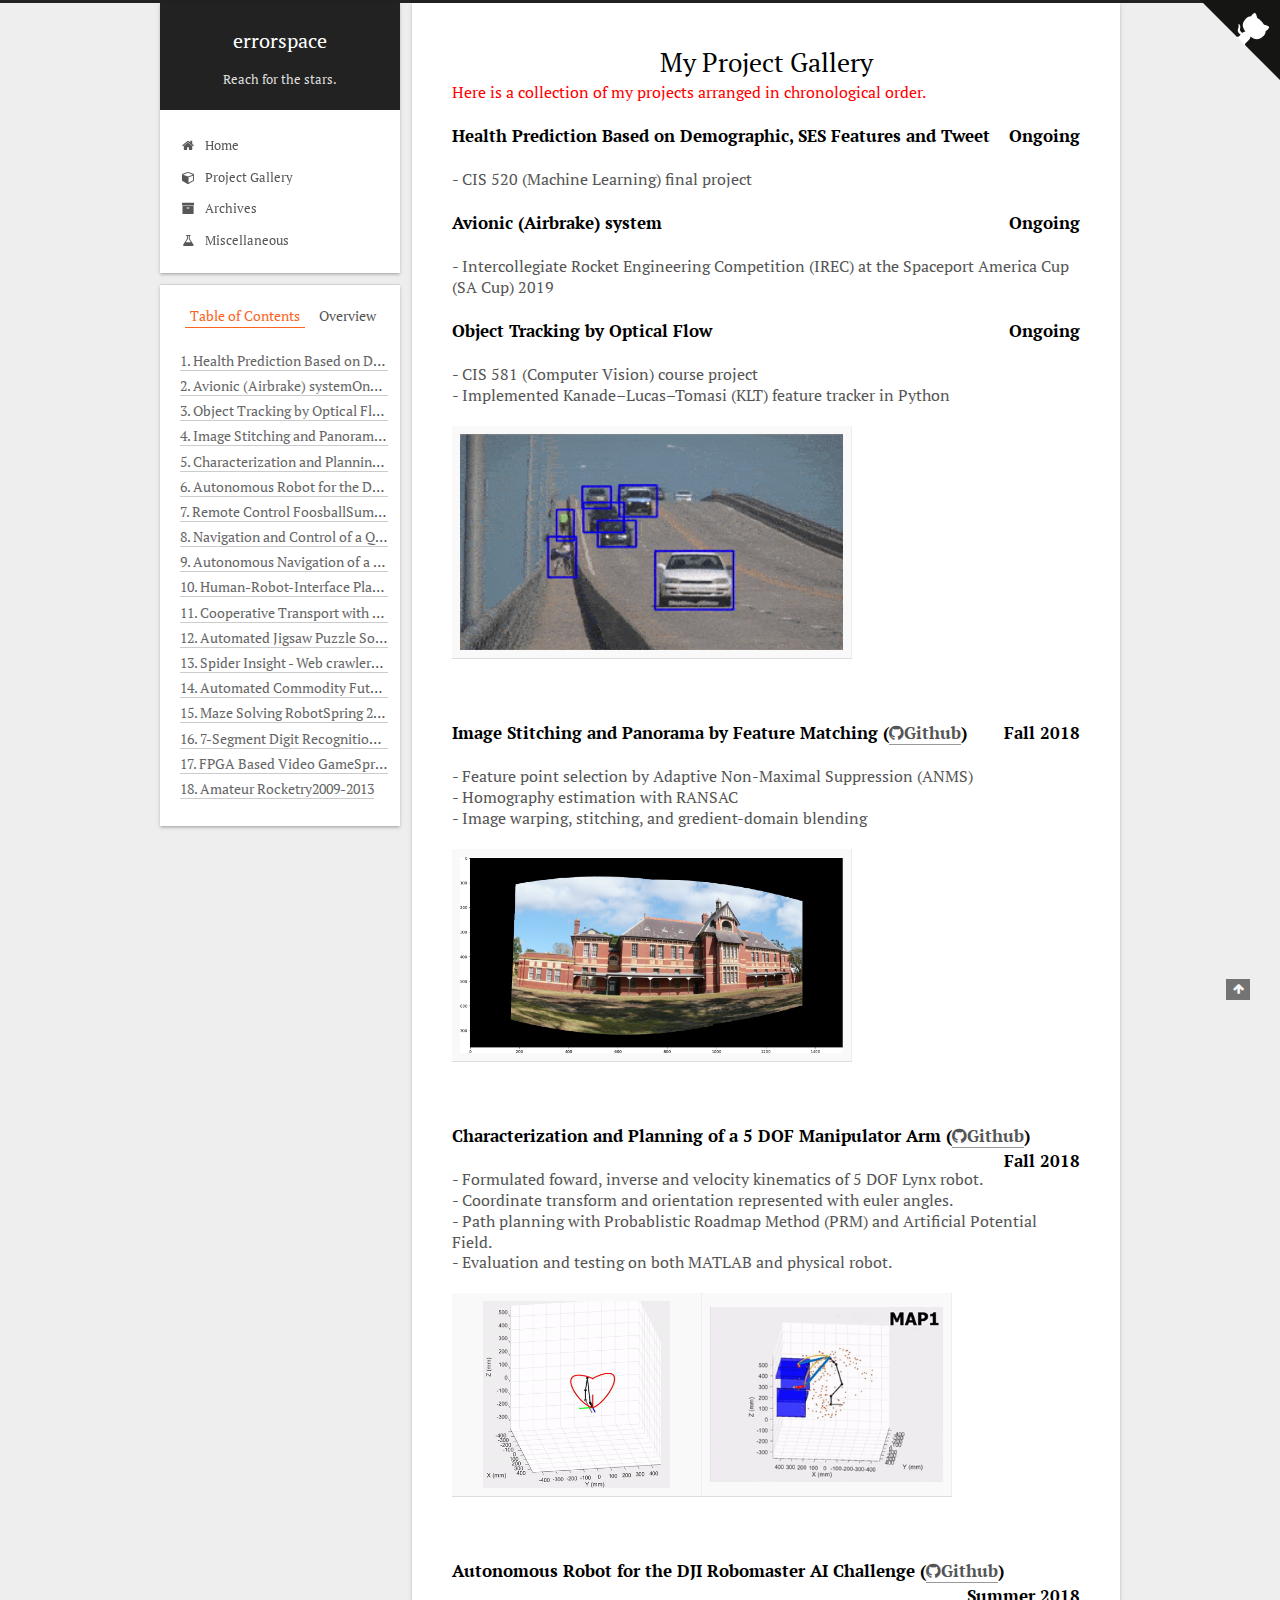
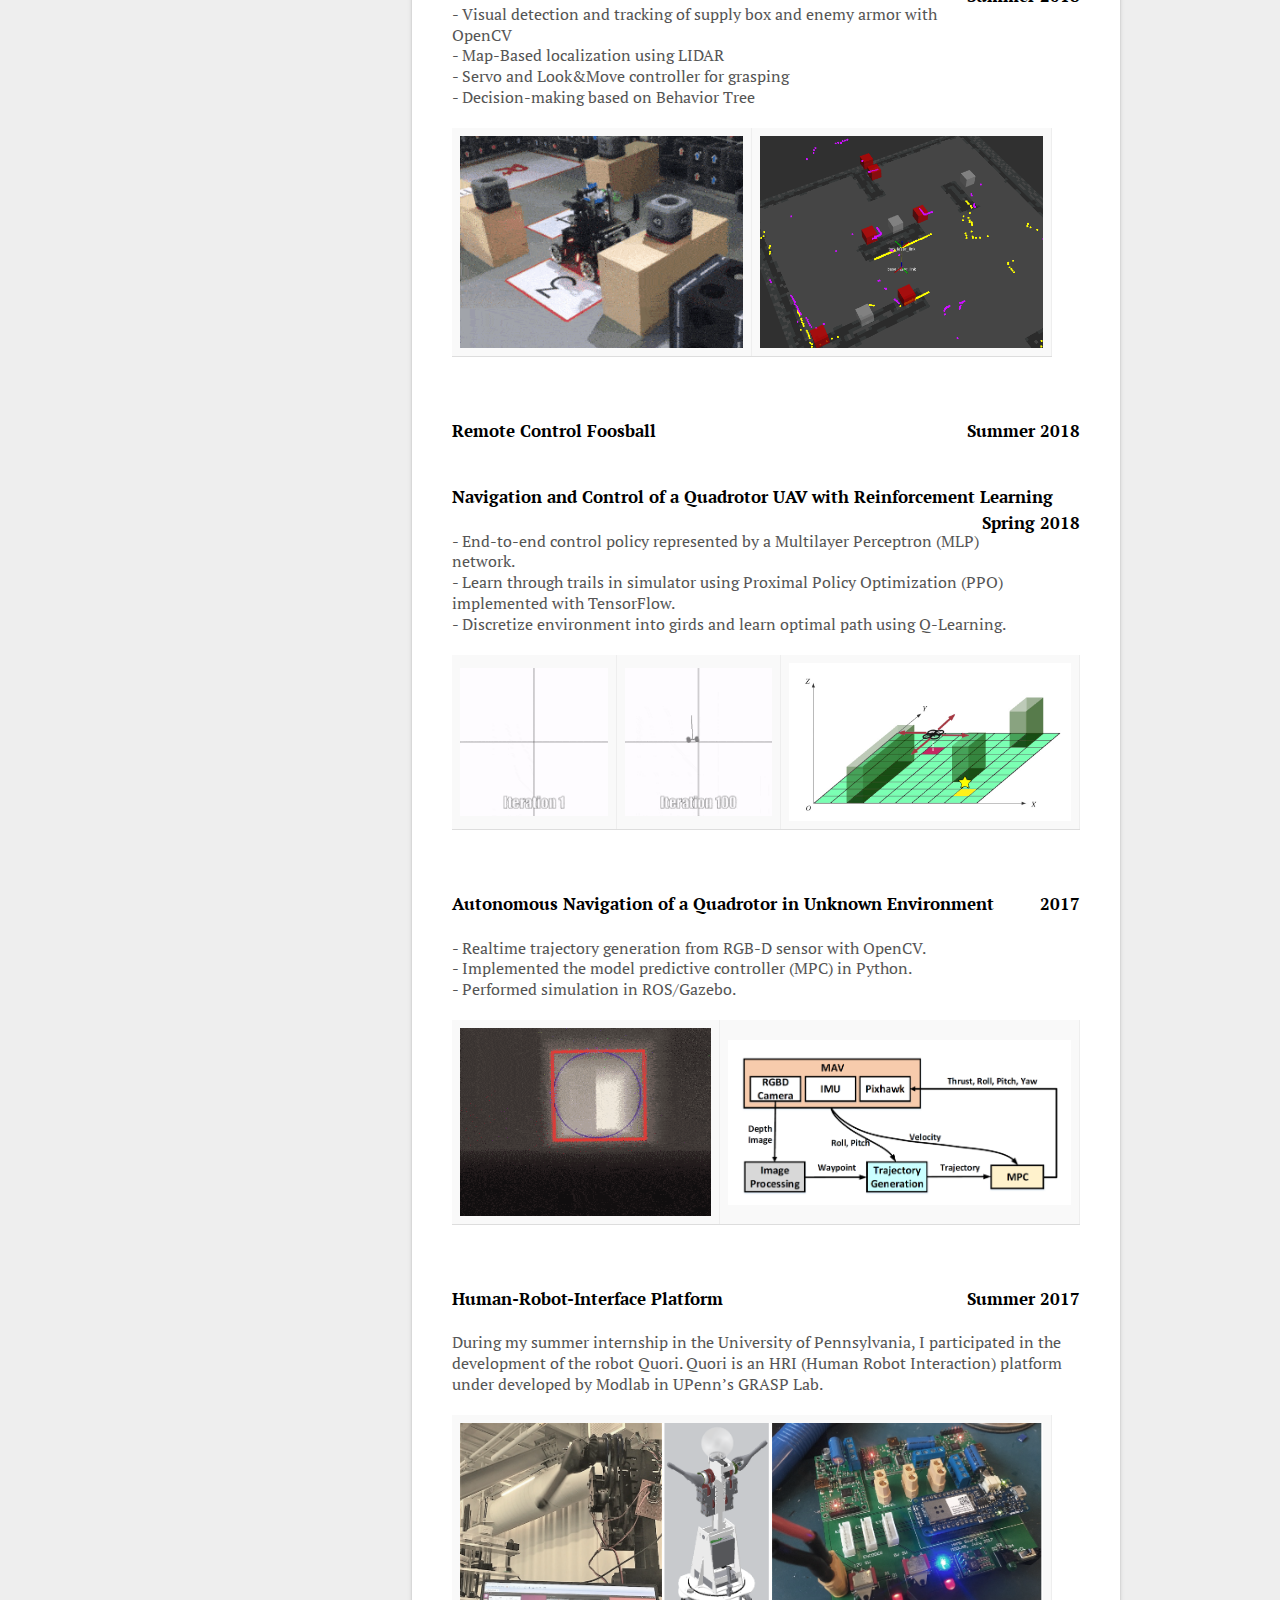
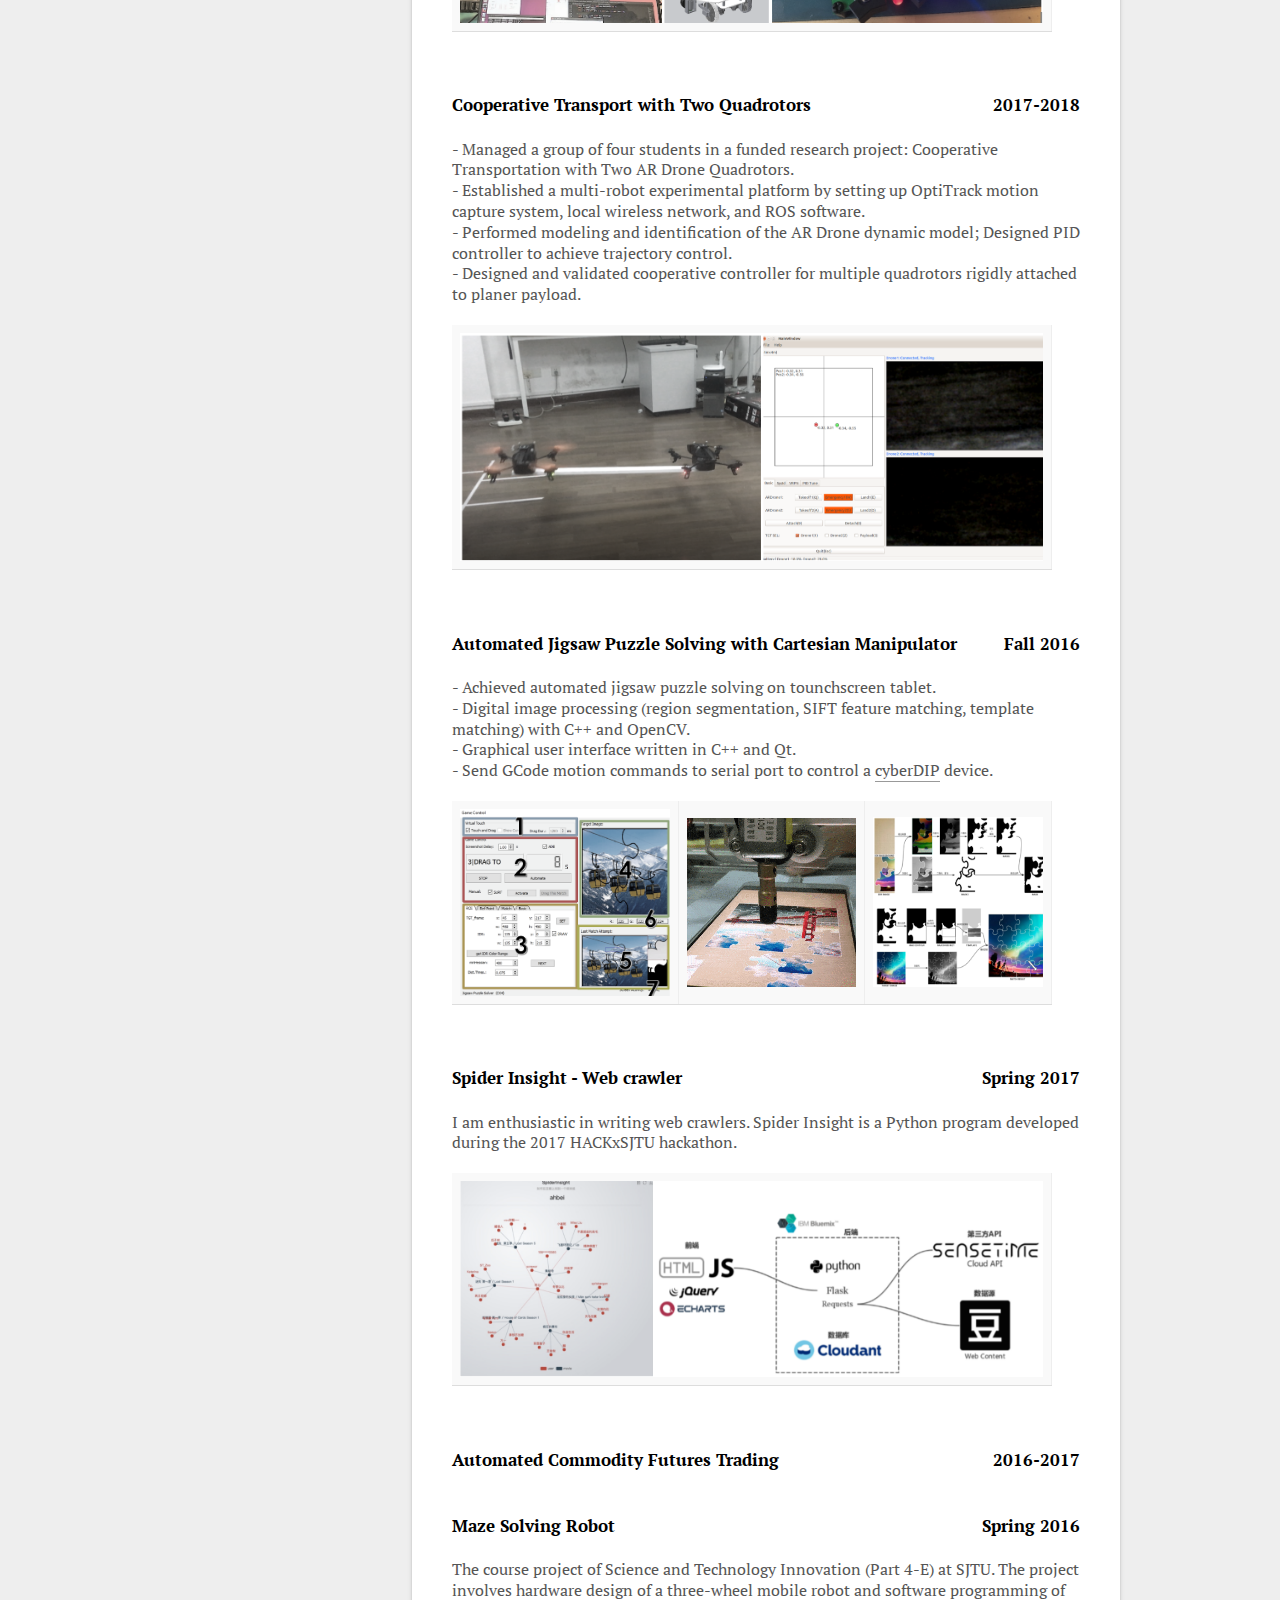
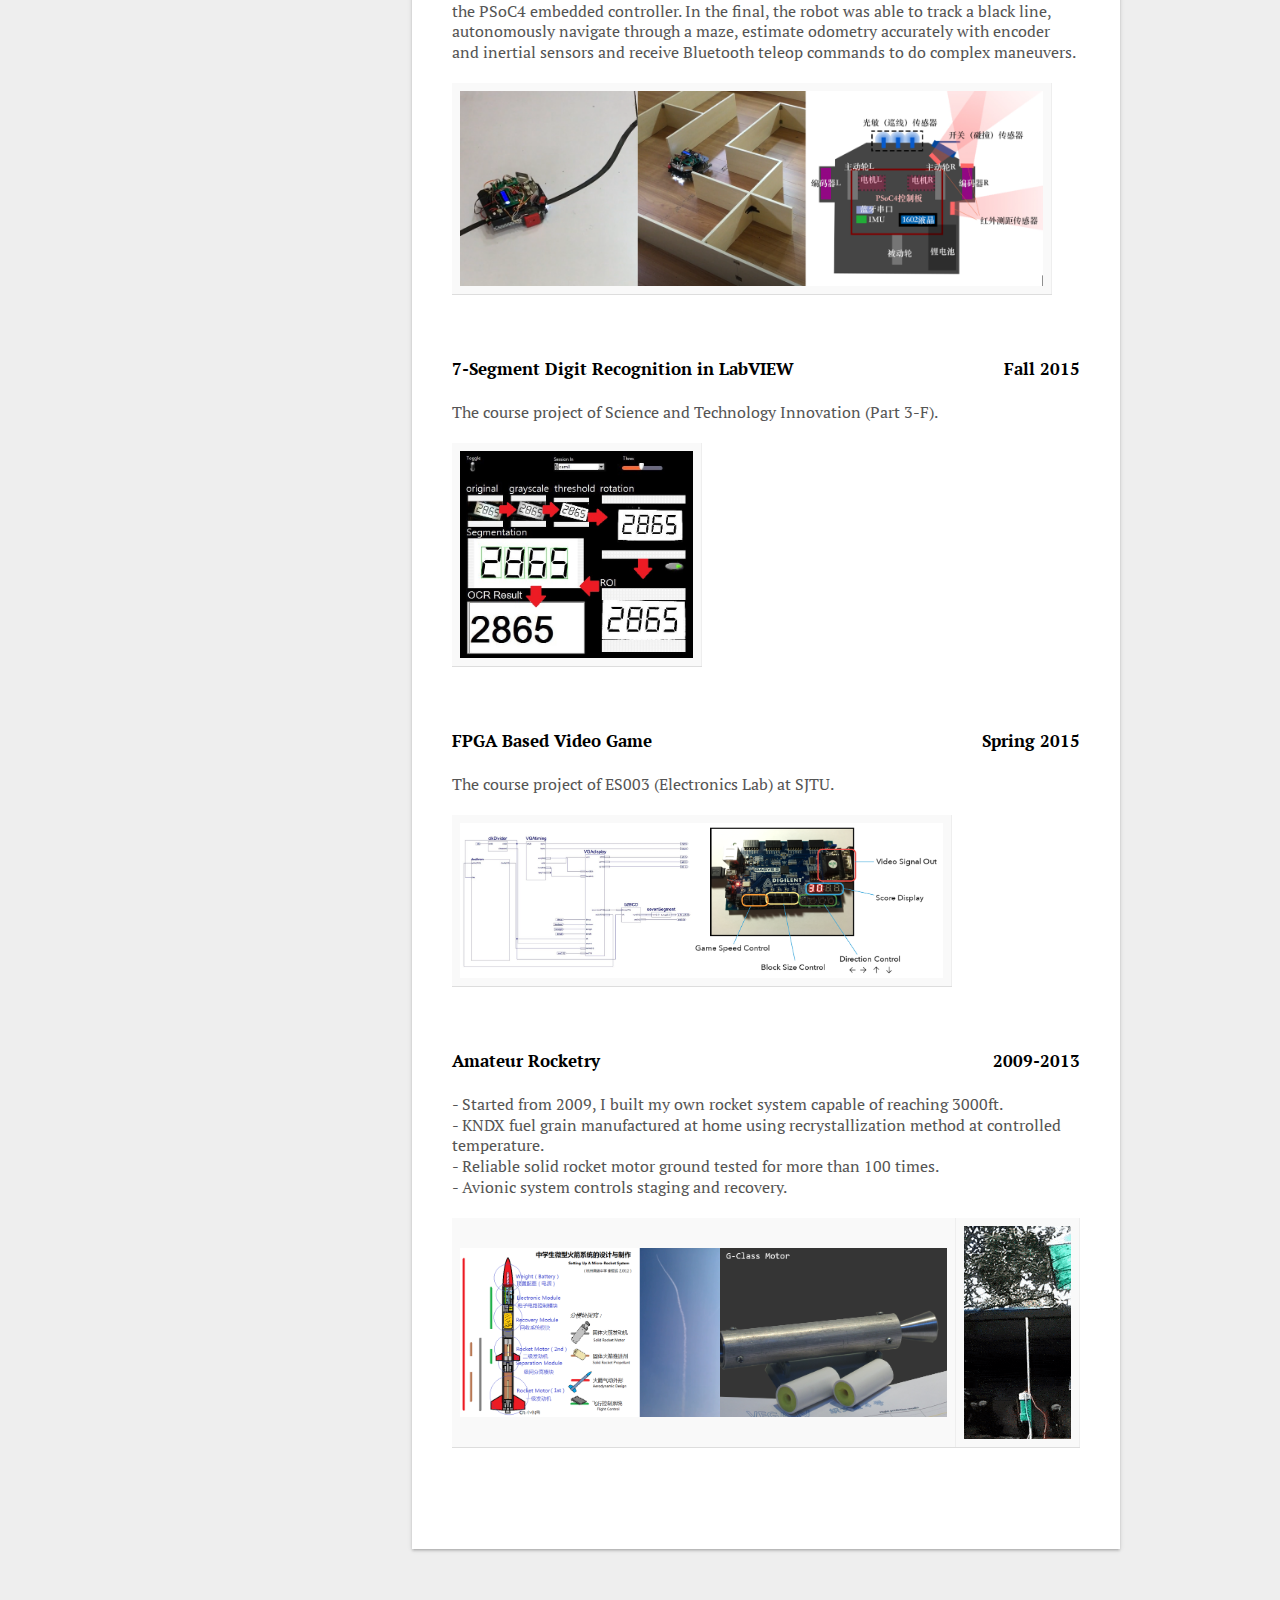
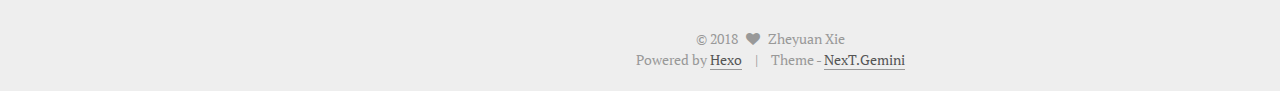
==== projects/index.html @ 7037372c "Site updated: 2018-11-13 03:25:23" ====
<!DOCTYPE html>



  


<html class="theme-next gemini use-motion" lang="en">
<head>
  <!-- hexo-inject:begin --><!-- hexo-inject:end --><meta charset="UTF-8"/>
<meta http-equiv="X-UA-Compatible" content="IE=edge" />
<meta name="viewport" content="width=device-width, initial-scale=1, maximum-scale=1"/>
<meta name="theme-color" content="#222">









<meta http-equiv="Cache-Control" content="no-transform" />
<meta http-equiv="Cache-Control" content="no-siteapp" />















  
  
  <link href="/lib/fancybox/source/jquery.fancybox.css?v=2.1.5" rel="stylesheet" type="text/css" />




  
  
  
  

  
    
    
  

  

  

  

  

  
    
    
    <link href="//fonts.googleapis.com/css?family=PT Serif:300,300italic,400,400italic,700,700italic&subset=latin,latin-ext" rel="stylesheet" type="text/css">
  






<link href="/lib/font-awesome/css/font-awesome.min.css?v=4.6.2" rel="stylesheet" type="text/css" />

<link href="/css/main.css?v=5.1.2" rel="stylesheet" type="text/css" />


  <meta name="keywords" content="Hexo, NexT" />








  <link rel="shortcut icon" type="image/x-icon" href="/favicon.ico?v=5.1.2" />






<meta name="description" content="h1 { /* Header 1 */   font-size: 17px;   color: Black; } body{ /* Normal  */       font-size: 16px;       line-height: 1.3em;       /* font-family:Georgia; */   }   Here is a collection of my project">
<meta property="og:type" content="website">
<meta property="og:title" content="My Project Gallery">
<meta property="og:url" content="http://errorspace.cn/projects/index.html">
<meta property="og:site_name" content="errorspace">
<meta property="og:description" content="h1 { /* Header 1 */   font-size: 17px;   color: Black; } body{ /* Normal  */       font-size: 16px;       line-height: 1.3em;       /* font-family:Georgia; */   }   Here is a collection of my project">
<meta property="og:image" content="http://errorspace.cn/projects/klttrack.gif">
<meta property="og:image" content="http://errorspace.cn/projects/panorama.png">
<meta property="og:image" content="http://errorspace.cn/projects/lynx.gif">
<meta property="og:image" content="http://errorspace.cn/projects/lynxprm.gif">
<meta property="og:image" content="http://errorspace.cn/projects/nav.gif">
<meta property="og:image" content="http://errorspace.cn/projects/lidarvis.png">
<meta property="og:image" content="http://errorspace.cn/projects/rliter1.gif">
<meta property="og:image" content="http://errorspace.cn/projects/rliter100.gif">
<meta property="og:image" content="http://errorspace.cn/projects/rlnav.jpg">
<meta property="og:image" content="http://errorspace.cn/projects/navcorridor.gif">
<meta property="og:image" content="http://errorspace.cn/projects/navrgbd.png">
<meta property="og:image" content="http://errorspace.cn/projects/project03.png">
<meta property="og:image" content="http://errorspace.cn/projects/project01.png">
<meta property="og:image" content="http://errorspace.cn/projects/jigsawui.png">
<meta property="og:image" content="http://errorspace.cn/projects/jigsawsolver.gif">
<meta property="og:image" content="http://errorspace.cn/projects/jigsawprocess.png">
<meta property="og:image" content="http://errorspace.cn/projects/project05.png">
<meta property="og:image" content="http://errorspace.cn/projects/project06.png">
<meta property="og:image" content="http://errorspace.cn/projects/3f.jpg">
<meta property="og:image" content="http://errorspace.cn/projects/project08.png">
<meta property="og:image" content="http://errorspace.cn/projects/project07.png">
<meta property="og:image" content="http://errorspace.cn/projects/motortest.gif">
<meta property="og:updated_time" content="2018-11-13T08:20:22.275Z">
<meta name="twitter:card" content="summary">
<meta name="twitter:title" content="My Project Gallery">
<meta name="twitter:description" content="h1 { /* Header 1 */   font-size: 17px;   color: Black; } body{ /* Normal  */       font-size: 16px;       line-height: 1.3em;       /* font-family:Georgia; */   }   Here is a collection of my project">
<meta name="twitter:image" content="http://errorspace.cn/projects/klttrack.gif">



<script type="text/javascript" id="hexo.configurations">
  var NexT = window.NexT || {};
  var CONFIG = {
    root: '/',
    scheme: 'Gemini',
    sidebar: {"position":"left","display":"post","offset":12,"offset_float":12,"b2t":false,"scrollpercent":false,"onmobile":false},
    fancybox: true,
    tabs: true,
    motion: true,
    duoshuo: {
      userId: '0',
      author: 'Author'
    },
    algolia: {
      applicationID: '',
      apiKey: '',
      indexName: '',
      hits: {"per_page":10},
      labels: {"input_placeholder":"Search for Posts","hits_empty":"We didn't find any results for the search: ${query}","hits_stats":"${hits} results found in ${time} ms"}
    }
  };
</script>



  <link rel="canonical" href="http://errorspace.cn/projects/"/>





  <title>My Project Gallery | errorspace</title><!-- hexo-inject:begin --><!-- hexo-inject:end -->
  














</head>

<body itemscope itemtype="http://schema.org/WebPage" lang="en">

  
  
    
  

  <!-- hexo-inject:begin --><!-- hexo-inject:end --><div class="container sidebar-position-left page-post-detail ">
    <div class="headband"></div>
    <a href="https://github.com/ZheyuanXie" class="github-corner" aria-label="View source on GitHub"><svg width="80" height="80" viewBox="0 0 250 250" style="fill:#151513; color:#fff; position: absolute; top: 0; border: 0; right: 0;" aria-hidden="true"><path d="M0,0 L115,115 L130,115 L142,142 L250,250 L250,0 Z"></path><path d="M128.3,109.0 C113.8,99.7 119.0,89.6 119.0,89.6 C122.0,82.7 120.5,78.6 120.5,78.6 C119.2,72.0 123.4,76.3 123.4,76.3 C127.3,80.9 125.5,87.3 125.5,87.3 C122.9,97.6 130.6,101.9 134.4,103.2" fill="currentColor" style="transform-origin: 130px 106px;" class="octo-arm"></path><path d="M115.0,115.0 C114.9,115.1 118.7,116.5 119.8,115.4 L133.7,101.6 C136.9,99.2 139.9,98.4 142.2,98.6 C133.8,88.0 127.5,74.4 143.8,58.0 C148.5,53.4 154.0,51.2 159.7,51.0 C160.3,49.4 163.2,43.6 171.4,40.1 C171.4,40.1 176.1,42.5 178.8,56.2 C183.1,58.6 187.2,61.8 190.9,65.4 C194.5,69.0 197.7,73.2 200.1,77.6 C213.8,80.2 216.3,84.9 216.3,84.9 C212.7,93.1 206.9,96.0 205.4,96.6 C205.1,102.4 203.0,107.8 198.3,112.5 C181.9,128.9 168.3,122.5 157.7,114.1 C157.9,116.9 156.7,120.9 152.7,124.9 L141.0,136.5 C139.8,137.7 141.6,141.9 141.8,141.8 Z" fill="currentColor" class="octo-body"></path></svg></a><style>.github-corner:hover .octo-arm{animation:octocat-wave 560ms ease-in-out}@keyframes octocat-wave{0%,100%{transform:rotate(0)}20%,60%{transform:rotate(-25deg)}40%,80%{transform:rotate(10deg)}}@media (max-width:500px){.github-corner:hover .octo-arm{animation:none}.github-corner .octo-arm{animation:octocat-wave 560ms ease-in-out}}</style>
    <header id="header" class="header" itemscope itemtype="http://schema.org/WPHeader">
      <div class="header-inner"><div class="site-brand-wrapper">
  <div class="site-meta ">
    

    <div class="custom-logo-site-title">
      <a href="/"  class="brand" rel="start">
        <span class="logo-line-before"><i></i></span>
        <span class="site-title">errorspace</span>
        <span class="logo-line-after"><i></i></span>
      </a>
    </div>
      
        <p class="site-subtitle">Reach for the stars.</p>
      
  </div>

  <div class="site-nav-toggle">
    <button>
      <span class="btn-bar"></span>
      <span class="btn-bar"></span>
      <span class="btn-bar"></span>
    </button>
  </div>
</div>

<nav class="site-nav">
  

  
    <ul id="menu" class="menu">
      
        
        <li class="menu-item menu-item-home">
          <a href="/" rel="section">
            
              <i class="menu-item-icon fa fa-fw fa-home"></i> <br />
            
            Home
          </a>
        </li>
      
        
        <li class="menu-item menu-item-projects">
          <a href="/projects/" rel="section">
            
              <i class="menu-item-icon fa fa-fw fa-cube"></i> <br />
            
            Project Gallery
          </a>
        </li>
      
        
        <li class="menu-item menu-item-archives">
          <a href="/archives/" rel="section">
            
              <i class="menu-item-icon fa fa-fw fa-archive"></i> <br />
            
            Archives
          </a>
        </li>
      
        
        <li class="menu-item menu-item-misc">
          <a href="/misc/" rel="section">
            
              <i class="menu-item-icon fa fa-fw fa-flask"></i> <br />
            
            Miscellaneous
          </a>
        </li>
      

      
    </ul>
  

  
</nav>



 </div>
    </header>

    <main id="main" class="main">
      <div class="main-inner">
        <div class="content-wrap">
          <div id="content" class="content">
            

  <div id="posts" class="posts-expand">
    
    
    
    <div class="post-block page">
      <header class="post-header">

	<h1 class="post-title" itemprop="name headline">My Project Gallery</h1>



</header>

      
      
      
      <div class="post-body">
        
        
          <style type="text/css">
h1 { /* Header 1 */
  font-size: 17px;
  color: Black;
}
body{ /* Normal  */
      font-size: 16px;
      line-height: 1.3em;
      /* font-family:Georgia; */
  }
</style>

<p><span style="color:red">Here is a collection of my projects arranged in chronological order.</span></p>

<p style="text-align:left;"></p><h1>Health Prediction Based on Demographic, SES Features and Tweet <span style="float:right;">Ongoing</span></h1><br> - CIS 520 (Machine Learning) final project<br><p></p>


<p style="text-align:left;"></p><h1>Avionic (Airbrake) system<span style="float:right;">Ongoing</span></h1><br> - Intercollegiate Rocket Engineering Competition (IREC) at the Spaceport America Cup (SA Cup) 2019<br><p></p>


<p style="text-align:left;"></p><h1>Object Tracking by Optical Flow<span style="float:right;">Ongoing</span></h1><br> - CIS 581 (Computer Vision) course project<br> - Implemented Kanade–Lucas–Tomasi (KLT) feature tracker in Python<br><table style="width:100%; max-width:400px;border:0px"><tr><td><img style="width:100%" src="/projects/klttrack.gif"></td></tr></table><br><p></p>


<p style="text-align:left;"></p><h1>Image Stitching and Panorama by Feature Matching (<a href="https://github.com/ZheyuanXie/ImageStitching" role="button" target="_blank" rel="external"><i class="fa fa-github"></i>Github</a>) <span style="float:right;">Fall 2018</span></h1><br> - Feature point selection by Adaptive Non-Maximal Suppression (ANMS)<br> - Homography estimation with RANSAC<br> - Image warping, stitching, and gredient-domain blending<br><table style="width:100%; max-width:400px;border:0px"><tr><td><img style="width:100%" src="/projects/panorama.png"></td></tr></table><br><p></p>


<p style="text-align:left;"></p><h1>Characterization and Planning of a 5 DOF Manipulator Arm (<a href="https://github.com/ZheyuanXie/https://github.com/ZheyuanXie/MEAM520-IntroToRobotics" role="button" target="_blank" rel="external"><i class="fa fa-github"></i>Github</a>) <span style="float:right;">Fall 2018</span></h1><br> - Formulated foward, inverse and velocity kinematics of 5 DOF Lynx robot.<br> - Coordinate transform and orientation represented with euler angles.<br> - Path planning with Probablistic Roadmap Method (PRM) and Artificial Potential Field.<br> - Evaluation and testing on both MATLAB and physical robot.<br><table style="width:100%; max-width:500px;border:0px"><tr><td><img style="width:80%" src="/projects/lynx.gif"></td><td><img style="width:100%" src="/projects/lynxprm.gif"></td></tr></table><br><p></p>


<p style="text-align:left;"></p><h1>Autonomous Robot for the DJI Robomaster AI Challenge (<a href="https://github.com/ZheyuanXie/RoboRTS-2018RMSC" role="button" target="_blank" rel="external"><i class="fa fa-github"></i>Github</a>)<span style="float:right;">Summer 2018</span></h1><br> - Visual detection and tracking of supply box and enemy armor with OpenCV<br> - Map-Based localization using LIDAR<br> - Servo and Look&amp;Move controller for grasping<br> - Decision-making based on Behavior Tree<br><table style="width:100%; max-width:600px;border:0px"><tr><td><img style="width:100%" src="/projects/nav.gif"></td><td><img style="width:100%" src="/projects/lidarvis.png"></td></tr></table><br><p></p>


<p style="text-align:left;"></p><h1>Remote Control Foosball<span style="float:right;">Summer 2018</span></h1><br><p></p>


<p style="text-align:left;"></p><h1>Navigation and Control of a Quadrotor UAV with Reinforcement Learning<span style="float:right;">Spring 2018</span></h1><br> - End-to-end control policy represented by a Multilayer Perceptron (MLP) network.<br> - Learn through trails in simulator using Proximal Policy Optimization (PPO) implemented with TensorFlow.<br> - Discretize environment into girds and learn optimal path using Q-Learning.<br><table style="width:100%; max-width:650px;border:0px"><tr><td><img src="/projects/rliter1.gif" alt="project 01" style="width:100%"></td><td><img src="/projects/rliter100.gif" alt="project 01" style="width:100%"></td><td style="width:45%"><img style="width:100%" src="/projects/rlnav.jpg"></td></tr></table><br><p></p>


<p style="text-align:left;"></p><h1>Autonomous Navigation of a Quadrotor in Unknown Environment<span style="float:right;">2017</span></h1><br> - Realtime trajectory generation from RGB-D sensor with OpenCV.<br> - Implemented the model predictive controller (MPC) in Python.<br> - Performed simulation in ROS/Gazebo.<br><table style="width:100%; max-width:650px;border:0px"><tr><td style="width:40%"><img src="/projects/navcorridor.gif" alt="project 02" style="width:100%"></td><td><img src="/projects/navrgbd.png" alt="project 02" style="width:100%"></td></tr></table><br><p></p>


<p style="text-align:left;"></p><h1>Human-Robot-Interface Platform<span style="float:right;">Summer 2017</span></h1><br>During my summer internship in the University of Pennsylvania, I participated in the development of the robot Quori. Quori is an HRI (Human Robot Interaction) platform under developed by Modlab in UPenn’s GRASP Lab.<br><table style="width:100%; max-width:600px;border:0px"><tr><td><img src="/projects/project03.png" alt="project 03" style="width:100%"></td></tr></table><br><p></p>


<p style="text-align:left;"></p><h1>Cooperative Transport with Two Quadrotors<span style="float:right;">2017-2018</span></h1><br> - Managed a group of four students in a funded research project: Cooperative Transportation with Two AR Drone Quadrotors.<br> - Established a multi-robot experimental platform by setting up OptiTrack motion capture system, local wireless network, and ROS software.<br> - Performed modeling and identification of the AR Drone dynamic model; Designed PID controller to achieve trajectory control.<br> - Designed and validated cooperative controller for multiple quadrotors rigidly attached to planer payload.<br><table style="width:100%; max-width:600px;border:0px"><tr><td><img src="/projects/project01.png" alt="project 01" style="width:100%"></td></tr></table><br><p></p>


<p style="text-align:left;"></p><h1>Automated Jigsaw Puzzle Solving with Cartesian Manipulator<span style="float:right;">Fall 2016</span></h1><br> - Achieved automated jigsaw puzzle solving on tounchscreen tablet.<br> - Digital image processing (region segmentation, SIFT feature matching, template matching) with C++ and OpenCV.<br> - Graphical user interface written in C++ and Qt.<br> - Send GCode motion commands to serial port to control a <a href="https://github.com/LostXine/qtCyberDIP" target="_blank" rel="external">cyberDIP</a> device.<br><table style="width:100%; max-width:600px;border:0px"><tr><td style="width:35%"><img src="/projects/jigsawui.png" alt="project 04" style="width:100%"></td><td><img src="/projects/jigsawsolver.gif" alt="project 04" style="width:100%"></td><td><img src="/projects/jigsawprocess.png" alt="project 04" style="width:100%"></td></tr></table><br><p></p>


<p style="text-align:left;"></p><h1>Spider Insight - Web crawler<span style="float:right;">Spring 2017</span></h1><br>I am enthusiastic in writing web crawlers. Spider Insight is a Python program developed during the 2017 HACKxSJTU hackathon.<br><table style="width:100%; max-width:600px;border:0px"><tr><td><img src="/projects/project05.png" alt="project 05" style="width:100%"></td></tr></table><br><p></p>


<p style="text-align:left;"></p><h1>Automated Commodity Futures Trading<span style="float:right;">2016-2017</span></h1><br><p></p>


<p style="text-align:left;"></p><h1>Maze Solving Robot<span style="float:right;">Spring 2016</span></h1><br>The course project of Science and Technology Innovation (Part 4-E) at SJTU. The project involves hardware design of a three-wheel mobile robot and software programming of the PSoC4 embedded controller. In the final, the robot was able to track a black line, autonomously navigate through a maze, estimate odometry accurately with encoder and inertial sensors and receive Bluetooth teleop commands to do complex maneuvers.<br><table style="width:100%; max-width:600px;border:0px"><tr><td><img src="/projects/project06.png" alt="project 06" style="width:100%"></td></tr></table><br><p></p>


<p style="text-align:left;"></p><h1>7-Segment Digit Recognition in LabVIEW<span style="float:right;">Fall 2015</span></h1><br> The course project of Science and Technology Innovation (Part 3-F).<br> <table style="width:100%; max-width:250px;border:0px"><tr><td><img src="/projects/3f.jpg" alt="3f" style="width:100%"></td></tr></table><br><p></p>


<p style="text-align:left;"></p><h1>FPGA Based Video Game<span style="float:right;">Spring 2015</span></h1><br> The course project of ES003 (Electronics Lab) at SJTU.<br><table style="width:100%; max-width:500px;border:0px"><tr><td><img src="/projects/project08.png" alt="project 08" style="width:100%"></td></tr></table><br><p></p>


<p style="text-align:left;"></p><h1>Amateur Rocketry<span style="float:right;">2009-2013</span></h1><br>  - Started from 2009, I built my own rocket system capable of reaching 3000ft.<br>  - KNDX fuel grain manufactured at home using recrystallization method at controlled temperature.<br>  - Reliable solid rocket motor ground tested for more than 100 times.<br>  - Avionic system controls staging and recovery.<br><table style="width:100%; max-width:700px;border:0px"><tr><td><img src="/projects/project07.png" alt="project 07" style="width:100%"></td><td style="width:17%"><img src="/projects/motortest.gif" alt="motortest" style="width:100%"></td></tr></table><br><p></p>
        
      </div>
      
      
      
    </div>
    
    
    
  </div>


          </div>
          


          
  <div class="comments" id="comments">
    
  </div>


        </div>
        
          
  
  <div class="sidebar-toggle">
    <div class="sidebar-toggle-line-wrap">
      <span class="sidebar-toggle-line sidebar-toggle-line-first"></span>
      <span class="sidebar-toggle-line sidebar-toggle-line-middle"></span>
      <span class="sidebar-toggle-line sidebar-toggle-line-last"></span>
    </div>
  </div>

  <aside id="sidebar" class="sidebar">
    
    <div class="sidebar-inner">

      

      
        <ul class="sidebar-nav motion-element">
          <li class="sidebar-nav-toc sidebar-nav-active" data-target="post-toc-wrap" >
            Table of Contents
          </li>
          <li class="sidebar-nav-overview" data-target="site-overview">
            Overview
          </li>
        </ul>
      

      <section class="site-overview sidebar-panel">
        <div class="site-author motion-element" itemprop="author" itemscope itemtype="http://schema.org/Person">
          <img class="site-author-image" itemprop="image"
               src="/uploads/prof.jpg"
               alt="Zheyuan Xie" />
          <p class="site-author-name" itemprop="name">Zheyuan Xie</p>
           
              <p class="site-description motion-element" itemprop="description"></p>
          
        </div>
        <nav class="site-state motion-element">

          
            <div class="site-state-item site-state-posts">
              <a href="/archives/">
                <span class="site-state-item-count">1</span>
                <span class="site-state-item-name">posts</span>
              </a>
            </div>
          

          

          

        </nav>

        

        <div class="links-of-author motion-element">
          
            
              <span class="links-of-author-item">
                <a href="https://github.com/zheyuanxie" target="_blank" title="GitHub">
                  
                    <i class="fa fa-fw fa-github"></i>
                  
                    
                </a>
              </span>
            
              <span class="links-of-author-item">
                <a href="https://linkedin.com/in/zheyuan-xie" target="_blank" title="LinkedIn">
                  
                    <i class="fa fa-fw fa-linkedin"></i>
                  
                    
                </a>
              </span>
            
              <span class="links-of-author-item">
                <a href="mailto://zyxie@seas.upenn.edu" target="_blank" title="E-Mail">
                  
                    <i class="fa fa-fw fa-envelope"></i>
                  
                    
                </a>
              </span>
            
          
        </div>

        
        

        
        

        


      </section>

      
      <!--noindex-->
        <section class="post-toc-wrap motion-element sidebar-panel sidebar-panel-active">
          <div class="post-toc">

            
              
            

            
              <div class="post-toc-content"><ol class="nav"><li class="nav-item nav-level-1"><a class="nav-link" href="#undefined"><span class="nav-number">1.</span> <span class="nav-text">Health Prediction Based on Demographic, SES Features and Tweet Ongoing</span></a></li><li class="nav-item nav-level-1"><a class="nav-link" href="#undefined"><span class="nav-number">2.</span> <span class="nav-text">Avionic (Airbrake) systemOngoing</span></a></li><li class="nav-item nav-level-1"><a class="nav-link" href="#undefined"><span class="nav-number">3.</span> <span class="nav-text">Object Tracking by Optical FlowOngoing</span></a></li><li class="nav-item nav-level-1"><a class="nav-link" href="#undefined"><span class="nav-number">4.</span> <span class="nav-text">Image Stitching and Panorama by Feature Matching (Github) Fall 2018</span></a></li><li class="nav-item nav-level-1"><a class="nav-link" href="#undefined"><span class="nav-number">5.</span> <span class="nav-text">Characterization and Planning of a 5 DOF Manipulator Arm (Github) Fall 2018</span></a></li><li class="nav-item nav-level-1"><a class="nav-link" href="#undefined"><span class="nav-number">6.</span> <span class="nav-text">Autonomous Robot for the DJI Robomaster AI Challenge (Github)Summer 2018</span></a></li><li class="nav-item nav-level-1"><a class="nav-link" href="#undefined"><span class="nav-number">7.</span> <span class="nav-text">Remote Control FoosballSummer 2018</span></a></li><li class="nav-item nav-level-1"><a class="nav-link" href="#undefined"><span class="nav-number">8.</span> <span class="nav-text">Navigation and Control of a Quadrotor UAV with Reinforcement LearningSpring 2018</span></a></li><li class="nav-item nav-level-1"><a class="nav-link" href="#undefined"><span class="nav-number">9.</span> <span class="nav-text">Autonomous Navigation of a Quadrotor in Unknown Environment2017</span></a></li><li class="nav-item nav-level-1"><a class="nav-link" href="#undefined"><span class="nav-number">10.</span> <span class="nav-text">Human-Robot-Interface PlatformSummer 2017</span></a></li><li class="nav-item nav-level-1"><a class="nav-link" href="#undefined"><span class="nav-number">11.</span> <span class="nav-text">Cooperative Transport with Two Quadrotors2017-2018</span></a></li><li class="nav-item nav-level-1"><a class="nav-link" href="#undefined"><span class="nav-number">12.</span> <span class="nav-text">Automated Jigsaw Puzzle Solving with Cartesian ManipulatorFall 2016</span></a></li><li class="nav-item nav-level-1"><a class="nav-link" href="#undefined"><span class="nav-number">13.</span> <span class="nav-text">Spider Insight - Web crawlerSpring 2017</span></a></li><li class="nav-item nav-level-1"><a class="nav-link" href="#undefined"><span class="nav-number">14.</span> <span class="nav-text">Automated Commodity Futures Trading2016-2017</span></a></li><li class="nav-item nav-level-1"><a class="nav-link" href="#undefined"><span class="nav-number">15.</span> <span class="nav-text">Maze Solving RobotSpring 2016</span></a></li><li class="nav-item nav-level-1"><a class="nav-link" href="#undefined"><span class="nav-number">16.</span> <span class="nav-text">7-Segment Digit Recognition in LabVIEWFall 2015</span></a></li><li class="nav-item nav-level-1"><a class="nav-link" href="#undefined"><span class="nav-number">17.</span> <span class="nav-text">FPGA Based Video GameSpring 2015</span></a></li><li class="nav-item nav-level-1"><a class="nav-link" href="#undefined"><span class="nav-number">18.</span> <span class="nav-text">Amateur Rocketry2009-2013</span></a></li></ol></div>
            

          </div>
        </section>
      <!--/noindex-->
      

      

    </div>
  </aside>


        
      </div>
    </main>

    <footer id="footer" class="footer">
      <div class="footer-inner">
        <div class="copyright" >
  
  &copy; 
  <span itemprop="copyrightYear">2018</span>
  <span class="with-love">
    <i class="fa fa-heart"></i>
  </span>
  <span class="author" itemprop="copyrightHolder">Zheyuan Xie</span>
</div>


<div class="powered-by">
  Powered by <a class="theme-link" href="https://hexo.io">Hexo</a>
</div>

<div class="theme-info">
  Theme -
  <a class="theme-link" href="https://github.com/iissnan/hexo-theme-next">
    NexT.Gemini
  </a>
</div>


        

        
      </div>
    </footer>

    
      <div class="back-to-top">
        <i class="fa fa-arrow-up"></i>
        
      </div>
    

  </div>

  

<script type="text/javascript">
  if (Object.prototype.toString.call(window.Promise) !== '[object Function]') {
    window.Promise = null;
  }
</script>









  












  
  <script type="text/javascript" src="/lib/jquery/index.js?v=2.1.3"></script>

  
  <script type="text/javascript" src="/lib/fastclick/lib/fastclick.min.js?v=1.0.6"></script>

  
  <script type="text/javascript" src="/lib/jquery_lazyload/jquery.lazyload.js?v=1.9.7"></script>

  
  <script type="text/javascript" src="/lib/velocity/velocity.min.js?v=1.2.1"></script>

  
  <script type="text/javascript" src="/lib/velocity/velocity.ui.min.js?v=1.2.1"></script>

  
  <script type="text/javascript" src="/lib/fancybox/source/jquery.fancybox.pack.js?v=2.1.5"></script>


  


  <script type="text/javascript" src="/js/src/utils.js?v=5.1.2"></script>

  <script type="text/javascript" src="/js/src/motion.js?v=5.1.2"></script>



  
  


  <script type="text/javascript" src="/js/src/affix.js?v=5.1.2"></script>

  <script type="text/javascript" src="/js/src/schemes/pisces.js?v=5.1.2"></script>



  
    <script type="text/javascript" src="/js/src/scrollspy.js?v=5.1.2"></script>
<script type="text/javascript" src="/js/src/post-details.js?v=5.1.2"></script>

  

  


  <script type="text/javascript" src="/js/src/bootstrap.js?v=5.1.2"></script><!-- hexo-inject:begin --><!-- hexo-inject:end -->



  


  




	





  





  






  





  

  

  

  

  

  

</body>
</html>
---- css/main.css ----
/* normalize.css v3.0.2 | MIT License | git.io/normalize */
html {
  font-family: sans-serif; /* 1 */
  -ms-text-size-adjust: 100%; /* 2 */
  -webkit-text-size-adjust: 100%; /* 2 */
}
body {
  margin: 0;
}
article,
aside,
details,
figcaption,
figure,
footer,
header,
hgroup,
main,
menu,
nav,
section,
summary {
  display: block;
}
audio,
canvas,
progress,
video {
  display: inline-block; /* 1 */
  vertical-align: baseline; /* 2 */
}
audio:not([controls]) {
  display: none;
  height: 0;
}
[hidden],
template {
  display: none;
}
a {
  background-color: transparent;
}
a:active,
a:hover {
  outline: 0;
}
abbr[title] {
  border-bottom: 1px dotted;
}
b,
strong {
  font-weight: bold;
}
dfn {
  font-style: italic;
}
h1 {
  font-size: 2em;
  margin: 0.67em 0;
}
mark {
  background: #ff0;
  color: #000;
}
small {
  font-size: 80%;
}
sub,
sup {
  font-size: 75%;
  line-height: 0;
  position: relative;
  vertical-align: baseline;
}
sup {
  top: -0.5em;
}
sub {
  bottom: -0.25em;
}
img {
  border: 0;
}
svg:not(:root) {
  overflow: hidden;
}
figure {
  margin: 1em 40px;
}
hr {
  -moz-box-sizing: content-box;
  box-sizing: content-box;
  height: 0;
}
pre {
  overflow: auto;
}
code,
kbd,
pre,
samp {
  font-family: monospace, monospace;
  font-size: 1em;
}
button,
input,
optgroup,
select,
textarea {
  color: inherit; /* 1 */
  font: inherit; /* 2 */
  margin: 0; /* 3 */
}
button {
  overflow: visible;
}
button,
select {
  text-transform: none;
}
button,
html input[type="button"],
input[type="reset"],
input[type="submit"] {
  -webkit-appearance: button; /* 2 */
  cursor: pointer; /* 3 */
}
button[disabled],
html input[disabled] {
  cursor: default;
}
button::-moz-focus-inner,
input::-moz-focus-inner {
  border: 0;
  padding: 0;
}
input {
  line-height: normal;
}
input[type="checkbox"],
input[type="radio"] {
  box-sizing: border-box; /* 1 */
  padding: 0; /* 2 */
}
input[type="number"]::-webkit-inner-spin-button,
input[type="number"]::-webkit-outer-spin-button {
  height: auto;
}
input[type="search"] {
  -webkit-appearance: textfield; /* 1 */
  -moz-box-sizing: content-box;
  -webkit-box-sizing: content-box; /* 2 */
  box-sizing: content-box;
}
input[type="search"]::-webkit-search-cancel-button,
input[type="search"]::-webkit-search-decoration {
  -webkit-appearance: none;
}
fieldset {
  border: 1px solid #c0c0c0;
  margin: 0 2px;
  padding: 0.35em 0.625em 0.75em;
}
legend {
  border: 0; /* 1 */
  padding: 0; /* 2 */
}
textarea {
  overflow: auto;
}
optgroup {
  font-weight: bold;
}
table {
  border-collapse: collapse;
  border-spacing: 0;
}
td,
th {
  padding: 0;
}
::selection {
  background: #262a30;
  color: #fff;
}
body {
  position: relative;
  font-family: 'PT Serif', "PingFang SC", "Microsoft YaHei", sans-serif;
  font-size: 14px;
  line-height: 2;
  color: #555;
  background: #eee;
}
@media (max-width: 767px) {
  body {
    padding-right: 0 !important;
  }
}
@media (min-width: 768px) and (max-width: 991px) {
  body {
    padding-right: 0 !important;
  }
}
@media (min-width: 1600px) {
  body {
    font-size: 16px;
  }
}
h1,
h2,
h3,
h4,
h5,
h6 {
  margin: 0;
  padding: 0;
  font-weight: bold;
  line-height: 1.5;
  font-family: 'PT Serif', "PingFang SC", "Microsoft YaHei", sans-serif;
}
h2,
h3,
h4,
h5,
h6 {
  margin: 20px 0 15px;
}
h1 {
  font-size: 22px;
}
@media (max-width: 767px) {
  h1 {
    font-size: 18px;
  }
}
h2 {
  font-size: 20px;
}
@media (max-width: 767px) {
  h2 {
    font-size: 16px;
  }
}
h3 {
  font-size: 18px;
}
@media (max-width: 767px) {
  h3 {
    font-size: 14px;
  }
}
h4 {
  font-size: 16px;
}
@media (max-width: 767px) {
  h4 {
    font-size: 12px;
  }
}
h5 {
  font-size: 14px;
}
@media (max-width: 767px) {
  h5 {
    font-size: 10px;
  }
}
h6 {
  font-size: 12px;
}
@media (max-width: 767px) {
  h6 {
    font-size: 8px;
  }
}
p {
  margin: 0 0 20px 0;
}
a {
  color: #555;
  text-decoration: none;
  border-bottom: 1px solid #999;
  word-wrap: break-word;
}
a:hover {
  color: #222;
  border-bottom-color: #222;
}
blockquote {
  margin: 0;
  padding: 0;
}
img {
  display: block;
  margin: auto;
  max-width: 100%;
  height: auto;
}
hr {
  margin: 40px 0;
  height: 3px;
  border: none;
  background-color: #ddd;
  background-image: repeating-linear-gradient(-45deg, #fff, #fff 4px, transparent 4px, transparent 8px);
}
blockquote {
  padding: 0 15px;
  color: #666;
  border-left: 4px solid #ddd;
}
blockquote cite::before {
  content: "-";
  padding: 0 5px;
}
dt {
  font-weight: 700;
}
dd {
  margin: 0;
  padding: 0;
}
.text-left {
  text-align: left;
}
.text-center {
  text-align: center;
}
.text-right {
  text-align: right;
}
.text-justify {
  text-align: left;
}
.text-nowrap {
  white-space: nowrap;
}
.text-lowercase {
  text-transform: lowercase;
}
.text-uppercase {
  text-transform: uppercase;
}
.text-capitalize {
  text-transform: capitalize;
}
.center-block {
  display: block;
  margin-left: auto;
  margin-right: auto;
}
.clearfix:before,
.clearfix:after {
  content: " ";
  display: table;
}
.clearfix:after {
  clear: both;
}
.pullquote {
  width: 45%;
}
.pullquote.left {
  float: left;
  margin-left: 5px;
  margin-right: 10px;
}
.pullquote.right {
  float: right;
  margin-left: 10px;
  margin-right: 5px;
}
.affix.affix.affix {
  position: fixed;
}
.translation {
  margin-top: -20px;
  font-size: 14px;
  color: #999;
}
.scrollbar-measure {
  width: 100px;
  height: 100px;
  overflow: scroll;
  position: absolute;
  top: -9999px;
}
.use-motion .motion-element {
  opacity: 0;
}
table {
  margin: 20px 0;
  width: 100%;
  border-collapse: collapse;
  border-spacing: 0;
  border: 1px solid #ddd;
  font-size: 14px;
  table-layout: fixed;
  word-wrap: break-all;
}
table>tbody>tr:nth-of-type(odd) {
  background-color: #f9f9f9;
}
table>tbody>tr:hover {
  background-color: #f5f5f5;
}
caption,
th,
td {
  padding: 8px;
  text-align: left;
  vertical-align: middle;
  font-weight: normal;
}
th,
td {
  border-bottom: 3px solid #ddd;
  border-right: 1px solid #eee;
}
th {
  padding-bottom: 10px;
  font-weight: 700;
}
td {
  border-bottom-width: 1px;
}
@media (max-width: 767px) {
  .content-wrap {
    padding: 15px !important;
  }
  .posts-expand {
    padding-top: 20px !important;
    margin: initial !important;
  }
}
@media (max-width: 567px) {
  .header-inner {
    margin-bottom: initial !important;
  }
  .main-inner {
    margin-top: initial !important;
  }
  .content-wrap {
    padding: initial !important;
  }
  .posts-expand {
    padding-top: 10px !important;
    margin: initial !important;
  }
  .posts-expand .post-header {
    padding: 0 18px;
  }
  .posts-expand .post-meta {
    margin: 3px 0 10px 0 !important;
  }
  .post-body h2,
  .post-body h3,
  .post-body h4,
  .post-body h5,
  .post-body h6 {
    margin: 10px 18px 8px;
  }
  .post-body .note h2,
  .post-body .tabs .tab-content .tab-pane h2,
  .post-body .note h3,
  .post-body .tabs .tab-content .tab-pane h3,
  .post-body .note h4,
  .post-body .tabs .tab-content .tab-pane h4,
  .post-body .note h5,
  .post-body .tabs .tab-content .tab-pane h5,
  .post-body .note h6,
  .post-body .tabs .tab-content .tab-pane h6 {
    margin: 0 5px;
  }
  .post-body p {
    margin: 0 0 10px 0;
    padding: 0 18px;
  }
  .post-body .note > p,
  .post-body .tabs .tab-content .tab-pane > p {
    padding: 0 5px;
  }
  .post-body .video-container .fluid-vids {
    margin-bottom: 10px !important;
  }
  .post-body .note {
    padding: 10px !important;
    margin-bottom: 10px !important;
  }
  .post-body .tabs .tab-content .tab-pane {
    padding: 10px 10px 0 10px !important;
  }
}
html,
body {
  height: 100%;
}
.container {
  position: relative;
  min-height: 100%;
}
.header-inner {
  margin: 0 auto;
  padding: 100px 0 70px;
  width: calc(100% - 252px);
}
@media (min-width: 1600px) {
  .container .header-inner {
    width: 900px;
  }
}
.main {
  padding-bottom: 150px;
}
.main-inner {
  margin: 0 auto;
  width: calc(100% - 252px);
}
@media (min-width: 1600px) {
  .container .main-inner {
    width: 900px;
  }
}
.footer {
  position: absolute;
  left: 0;
  bottom: 0;
  width: 100%;
  min-height: 50px;
}
.footer-inner {
  box-sizing: border-box;
  margin: 20px auto;
  width: calc(100% - 252px);
}
@media (min-width: 1600px) {
  .container .footer-inner {
    width: 900px;
  }
}
pre,
.highlight {
  overflow: auto;
  margin: 20px 0;
  padding: 0;
  font-size: 13px;
  color: #4d4d4c;
  background: #f7f7f7;
  line-height: 1.6;
}
pre,
code {
  font-family: consolas, Menlo, "PingFang SC", "Microsoft YaHei", monospace;
}
code {
  padding: 2px 4px;
  word-wrap: break-word;
  color: #555;
  background: #eee;
  border-radius: 3px;
  font-size: 13px;
}
pre code {
  padding: 0;
  color: #4d4d4c;
  background: none;
  text-shadow: none;
}
.highlight {
  border-radius: 1px;
}
.highlight pre {
  border: none;
  margin: 0;
  padding: 10px 0;
}
.highlight table {
  margin: 0;
  width: auto;
  border: none;
}
.highlight td {
  border: none;
  padding: 0;
}
.highlight figcaption {
  font-size: 1em;
  color: #4d4d4c;
  line-height: 1em;
  margin-bottom: 1em;
}
.highlight figcaption:before,
.highlight figcaption:after {
  content: " ";
  display: table;
}
.highlight figcaption:after {
  clear: both;
}
.highlight figcaption a {
  float: right;
  color: #4d4d4c;
}
.highlight figcaption a:hover {
  border-bottom-color: #4d4d4c;
}
.highlight .gutter pre {
  padding-left: 10px;
  padding-right: 10px;
  color: #869194;
  text-align: right;
  background-color: #eff2f3;
}
.highlight .code pre {
  width: 100%;
  padding-left: 10px;
  padding-right: 10px;
  background-color: #f7f7f7;
}
.highlight .line {
  height: 20px;
}
.gutter {
  -webkit-user-select: none;
  -moz-user-select: none;
  -ms-user-select: none;
  user-select: none;
}
.gist table {
  width: auto;
}
.gist table td {
  border: none;
}
pre .deletion {
  background: #fdd;
}
pre .addition {
  background: #dfd;
}
pre .meta {
  color: #8959a8;
}
pre .comment {
  color: #8e908c;
}
pre .variable,
pre .attribute,
pre .tag,
pre .regexp,
pre .ruby .constant,
pre .xml .tag .title,
pre .xml .pi,
pre .xml .doctype,
pre .html .doctype,
pre .css .id,
pre .css .class,
pre .css .pseudo {
  color: #c82829;
}
pre .number,
pre .preprocessor,
pre .built_in,
pre .literal,
pre .params,
pre .constant,
pre .command {
  color: #f5871f;
}
pre .ruby .class .title,
pre .css .rules .attribute,
pre .string,
pre .value,
pre .inheritance,
pre .header,
pre .ruby .symbol,
pre .xml .cdata,
pre .special,
pre .number,
pre .formula {
  color: #718c00;
}
pre .title,
pre .css .hexcolor {
  color: #3e999f;
}
pre .function,
pre .python .decorator,
pre .python .title,
pre .ruby .function .title,
pre .ruby .title .keyword,
pre .perl .sub,
pre .javascript .title,
pre .coffeescript .title {
  color: #4271ae;
}
pre .keyword,
pre .javascript .function {
  color: #8959a8;
}
.full-image.full-image.full-image {
  border: none;
  max-width: 100%;
  width: auto;
  margin: 20px auto;
}
@media (min-width: 992px) {
  .full-image.full-image.full-image {
    max-width: none;
    width: 118%;
    margin: 0 -9%;
  }
}
.blockquote-center,
.page-home .post-type-quote blockquote,
.page-post-detail .post-type-quote blockquote {
  position: relative;
  margin: 40px 0;
  padding: 0;
  border-left: none;
  text-align: center;
}
.blockquote-center::before,
.page-home .post-type-quote blockquote::before,
.page-post-detail .post-type-quote blockquote::before,
.blockquote-center::after,
.page-home .post-type-quote blockquote::after,
.page-post-detail .post-type-quote blockquote::after {
  position: absolute;
  content: ' ';
  display: block;
  width: 100%;
  height: 24px;
  opacity: 0.2;
  background-repeat: no-repeat;
  background-position: 0 -6px;
  background-size: 22px 22px;
}
.blockquote-center::before,
.page-home .post-type-quote blockquote::before,
.page-post-detail .post-type-quote blockquote::before {
  top: -20px;
  background-image: url("../images/quote-l.svg");
  border-top: 1px solid #ccc;
}
.blockquote-center::after,
.page-home .post-type-quote blockquote::after,
.page-post-detail .post-type-quote blockquote::after {
  bottom: -20px;
  background-image: url("../images/quote-r.svg");
  border-bottom: 1px solid #ccc;
  background-position: 100% 8px;
}
.blockquote-center p,
.page-home .post-type-quote blockquote p,
.page-post-detail .post-type-quote blockquote p,
.blockquote-center div,
.page-home .post-type-quote blockquote div,
.page-post-detail .post-type-quote blockquote div {
  text-align: center;
}
.post .post-body .group-picture img {
  box-sizing: border-box;
  padding: 0 3px;
  border: none;
}
.post .group-picture-row {
  overflow: hidden;
  margin-top: 6px;
}
.post .group-picture-row:first-child {
  margin-top: 0;
}
.post .group-picture-column {
  float: left;
}
.page-post-detail .post-body .group-picture-column {
  float: none;
  margin-top: 10px;
  width: auto !important;
}
.page-post-detail .post-body .group-picture-column img {
  margin: 0 auto;
}
.page-archive .group-picture-container {
  overflow: hidden;
}
.page-archive .group-picture-row {
  float: left;
}
.page-archive .group-picture-row:first-child {
  margin-top: 6px;
}
.page-archive .group-picture-column {
  max-width: 150px;
  max-height: 150px;
}
.post-body .note {
  position: relative;
  padding: 15px;
  margin-bottom: 20px;
  border: 1px solid #eee;
  border-left-width: 5px;
  border-radius: 3px;
}
.post-body .note h2,
.post-body .note h3,
.post-body .note h4,
.post-body .note h5,
.post-body .note h6 {
  margin-top: 0;
  margin-bottom: 0;
  border-bottom: initial;
  padding-top: 0 !important;
}
.post-body .note p:first-child,
.post-body .note ul:first-child,
.post-body .note ol:first-child,
.post-body .note table:first-child,
.post-body .note pre:first-child,
.post-body .note blockquote:first-child {
  margin-top: 0;
}
.post-body .note p:last-child,
.post-body .note ul:last-child,
.post-body .note ol:last-child,
.post-body .note table:last-child,
.post-body .note pre:last-child,
.post-body .note blockquote:last-child {
  margin-bottom: 0;
}
.post-body .note.default {
  border-left-color: #777;
}
.post-body .note.default h2,
.post-body .note.default h3,
.post-body .note.default h4,
.post-body .note.default h5,
.post-body .note.default h6 {
  color: #777;
}
.post-body .note.primary {
  border-left-color: #6f42c1;
}
.post-body .note.primary h2,
.post-body .note.primary h3,
.post-body .note.primary h4,
.post-body .note.primary h5,
.post-body .note.primary h6 {
  color: #6f42c1;
}
.post-body .note.info {
  border-left-color: #428bca;
}
.post-body .note.info h2,
.post-body .note.info h3,
.post-body .note.info h4,
.post-body .note.info h5,
.post-body .note.info h6 {
  color: #428bca;
}
.post-body .note.success {
  border-left-color: #5cb85c;
}
.post-body .note.success h2,
.post-body .note.success h3,
.post-body .note.success h4,
.post-body .note.success h5,
.post-body .note.success h6 {
  color: #5cb85c;
}
.post-body .note.warning {
  border-left-color: #f0ad4e;
}
.post-body .note.warning h2,
.post-body .note.warning h3,
.post-body .note.warning h4,
.post-body .note.warning h5,
.post-body .note.warning h6 {
  color: #f0ad4e;
}
.post-body .note.danger {
  border-left-color: #d9534f;
}
.post-body .note.danger h2,
.post-body .note.danger h3,
.post-body .note.danger h4,
.post-body .note.danger h5,
.post-body .note.danger h6 {
  color: #d9534f;
}
.post-body .label {
  display: inline;
  padding: 0 2px;
  white-space: nowrap;
}
.post-body .label.default {
  background-color: #f0f0f0;
}
.post-body .label.primary {
  background-color: #efe6f7;
}
.post-body .label.info {
  background-color: #e5f2f8;
}
.post-body .label.success {
  background-color: #e7f4e9;
}
.post-body .label.warning {
  background-color: #fcf6e1;
}
.post-body .label.danger {
  background-color: #fae8eb;
}
.post-body .tabs {
  position: relative;
  display: block;
  margin-bottom: 20px;
  padding-top: 10px;
}
.post-body .tabs ul.nav-tabs {
  margin: 0;
  padding: 0;
  display: flex;
  margin-bottom: -1px;
}
@media (max-width: 413px) {
  .post-body .tabs ul.nav-tabs {
    display: block;
    margin-bottom: 5px;
  }
}
.post-body .tabs ul.nav-tabs li.tab {
  list-style-type: none !important;
  margin: 0 0.25em 0 0;
  border-top: 3px solid transparent;
  border-left: 1px solid transparent;
  border-right: 1px solid transparent;
}
@media (max-width: 413px) {
  .post-body .tabs ul.nav-tabs li.tab {
    margin: initial;
    border-top: 1px solid transparent;
    border-left: 3px solid transparent;
    border-right: 1px solid transparent;
    border-bottom: 1px solid transparent;
  }
}
.post-body .tabs ul.nav-tabs li.tab a {
  outline: 0;
  border-bottom: initial;
  display: block;
  line-height: 1.8em;
  padding: 0.25em 0.75em;
  transition-duration: 0.2s;
  transition-timing-function: ease-out;
  transition-delay: 0s;
}
.post-body .tabs ul.nav-tabs li.tab a i {
  width: 1.285714285714286em;
}
.post-body .tabs ul.nav-tabs li.tab.active {
  border-top: 3px solid #fc6423;
  border-left: 1px solid #ddd;
  border-right: 1px solid #ddd;
  background-color: #fff;
}
@media (max-width: 413px) {
  .post-body .tabs ul.nav-tabs li.tab.active {
    border-top: 1px solid #ddd;
    border-left: 3px solid #fc6423;
    border-right: 1px solid #ddd;
    border-bottom: 1px solid #ddd;
  }
}
.post-body .tabs ul.nav-tabs li.tab.active a {
  cursor: default;
  color: #555;
}
.post-body .tabs .tab-content {
  background-color: #fff;
}
.post-body .tabs .tab-content .tab-pane {
  border: 1px solid #ddd;
  padding: 20px 20px 0 20px;
}
.post-body .tabs .tab-content .tab-pane:not(.active) {
  display: none !important;
}
.post-body .tabs .tab-content .tab-pane.active {
  display: block !important;
}
.btn {
  display: inline-block;
  padding: 0 20px;
  font-size: 14px;
  color: #fff;
  background: #222;
  border: 2px solid #555;
  text-decoration: none;
  border-radius: 0;
  transition-property: background-color;
  transition-duration: 0.2s;
  transition-timing-function: ease-in-out;
  transition-delay: 0s;
}
.btn:hover,
.post-button .btn:hover {
  border-color: #222;
  color: #fff;
  background: #222;
}
.btn-bar {
  display: block;
  width: 22px;
  height: 2px;
  background: #555;
  border-radius: 1px;
}
.btn-bar+.btn-bar {
  margin-top: 4px;
}
.pagination {
  margin: 120px 0 40px;
  text-align: center;
  border-top: 1px solid #eee;
}
.page-number-basic,
.pagination .prev,
.pagination .next,
.pagination .page-number,
.pagination .space {
  display: inline-block;
  position: relative;
  top: -1px;
  margin: 0 10px;
  padding: 0 10px;
  line-height: 30px;
}
@media (max-width: 767px) {
  .page-number-basic,
  .pagination .prev,
  .pagination .next,
  .pagination .page-number,
  .pagination .space {
    margin: 0 5px;
  }
}
.pagination .prev,
.pagination .next,
.pagination .page-number {
  border-bottom: 0;
  border-top: 1px solid #eee;
  transition-property: border-color;
  transition-duration: 0.2s;
  transition-timing-function: ease-in-out;
  transition-delay: 0s;
}
.pagination .prev:hover,
.pagination .next:hover,
.pagination .page-number:hover {
  border-top-color: #222;
}
.pagination .space {
  padding: 0;
  margin: 0;
}
.pagination .prev {
  margin-left: 0;
}
.pagination .next {
  margin-right: 0;
}
.pagination .page-number.current {
  color: #fff;
  background: #ccc;
  border-top-color: #ccc;
}
@media (max-width: 767px) {
  .pagination {
    border-top: none;
  }
  .pagination .prev,
  .pagination .next,
  .pagination .page-number {
    margin-bottom: 10px;
    border-top: 0;
    border-bottom: 1px solid #eee;
  }
  .pagination .prev:hover,
  .pagination .next:hover,
  .pagination .page-number:hover {
    border-bottom-color: #222;
  }
}
.comments {
  margin: 60px 20px 0;
}
.tag-cloud {
  text-align: center;
}
.tag-cloud a {
  display: inline-block;
  margin: 10px;
}
.back-to-top {
  box-sizing: border-box;
  position: fixed;
  bottom: -100px;
  right: 30px;
  z-index: 1050;
  padding: 0 6px;
  width: 24px;
  background: #222;
  font-size: 12px;
  opacity: 0.6;
  color: #fff;
  cursor: pointer;
  text-align: center;
  -webkit-transform: translateZ(0);
  transition-property: bottom;
  transition-duration: 0.2s;
  transition-timing-function: ease-in-out;
  transition-delay: 0s;
}
@media (min-width: 768px) and (max-width: 991px) {
  .back-to-top {
    display: none !important;
  }
}
@media (max-width: 767px) {
  .back-to-top {
    display: none !important;
  }
}
.back-to-top.back-to-top-on {
  bottom: 30px;
}
.header {
  background: transparent;
}
.header-inner {
  position: relative;
}
.headband {
  height: 3px;
  background: #222;
}
.site-meta {
  margin: 0;
  text-align: center;
}
@media (max-width: 767px) {
  .site-meta {
    text-align: center;
  }
}
.brand {
  position: relative;
  display: inline-block;
  padding: 0 40px;
  color: #fff;
  background: #222;
  border-bottom: none;
}
.brand:hover {
  color: #fff;
}
.logo {
  display: inline-block;
  margin-right: 5px;
  line-height: 36px;
  vertical-align: top;
}
.site-title {
  display: inline-block;
  vertical-align: top;
  line-height: 36px;
  font-size: 20px;
  font-weight: normal;
  font-family: 'PT Serif', "PingFang SC", "Microsoft YaHei", sans-serif;
}
.site-subtitle {
  margin-top: 10px;
  font-size: 13px;
  color: #ddd;
}
.use-motion .brand {
  opacity: 0;
}
.use-motion .logo,
.use-motion .site-title,
.use-motion .site-subtitle {
  opacity: 0;
  position: relative;
  top: -10px;
}
.site-nav-toggle {
  display: none;
  position: absolute;
  top: 10px;
  left: 10px;
}
@media (max-width: 767px) {
  .site-nav-toggle {
    display: block;
  }
}
.site-nav-toggle button {
  margin-top: 2px;
  padding: 9px 10px;
  background: transparent;
  border: none;
}
@media (max-width: 767px) {
  .site-nav {
    display: none;
    margin: 0 -10px;
    padding: 0 10px;
    clear: both;
    border-top: 1px solid #ddd;
  }
}
@media (min-width: 768px) and (max-width: 991px) {
  .site-nav {
    display: block !important;
  }
}
@media (min-width: 992px) {
  .site-nav {
    display: block !important;
  }
}
.menu {
  margin-top: 20px;
  padding-left: 0;
  text-align: center;
}
.menu .menu-item {
  display: inline-block;
  margin: 0 10px;
  list-style: none;
}
@media screen and (max-width: 767px) {
  .menu .menu-item {
    margin-top: 10px;
  }
}
.menu .menu-item a {
  display: block;
  font-size: 13px;
  line-height: inherit;
  border-bottom: 1px solid transparent;
  transition-property: border-color;
  transition-duration: 0.2s;
  transition-timing-function: ease-in-out;
  transition-delay: 0s;
}
.menu .menu-item a:hover,
.menu-item-active a {
  border-bottom-color: #222;
}
.menu .menu-item .fa {
  margin-right: 5px;
}
.use-motion .menu-item {
  opacity: 0;
}
.post-body {
  font-family: 'PT Serif', "PingFang SC", "Microsoft YaHei", sans-serif;
}
@media (max-width: 767px) {
  .post-body {
    word-break: break-word;
  }
}
.post-body .fancybox img {
  display: block !important;
  margin: 0 auto;
  cursor: pointer;
  cursor: zoom-in;
  cursor: -webkit-zoom-in;
}
.post-body .image-caption,
.post-body .figure .caption {
  margin: 10px auto 15px;
  text-align: center;
  font-size: 14px;
  color: #999;
  font-weight: bold;
  line-height: 1;
}
.post-sticky-flag {
  display: inline-block;
  font-size: 16px;
  -ms-transform: rotate(30deg);
  -webkit-transform: rotate(30deg);
  -moz-transform: rotate(30deg);
  -ms-transform: rotate(30deg);
  -o-transform: rotate(30deg);
  transform: rotate(30deg);
}
.posts-expand {
  padding-top: 40px;
}
@media (max-width: 767px) {
  .posts-expand {
    margin: 0 20px;
  }
  .post-body pre {
    padding: 10px;
  }
  .post-body pre .gutter pre {
    padding-right: 10px;
  }
  .post-body .highlight {
    margin-left: 0px;
    margin-right: 0px;
    padding: 0;
  }
  .post-body .highlight .gutter pre {
    padding-right: 10px;
  }
}
@media (min-width: 992px) {
  .posts-expand .post-body {
    text-align: left;
  }
}
.posts-expand .post-body h2,
.posts-expand .post-body h3,
.posts-expand .post-body h4,
.posts-expand .post-body h5,
.posts-expand .post-body h6 {
  padding-top: 10px;
}
.posts-expand .post-body h2 .header-anchor,
.posts-expand .post-body h3 .header-anchor,
.posts-expand .post-body h4 .header-anchor,
.posts-expand .post-body h5 .header-anchor,
.posts-expand .post-body h6 .header-anchor {
  float: right;
  margin-left: 10px;
  color: #ccc;
  border-bottom-style: none;
  visibility: hidden;
}
.posts-expand .post-body h2 .header-anchor:hover,
.posts-expand .post-body h3 .header-anchor:hover,
.posts-expand .post-body h4 .header-anchor:hover,
.posts-expand .post-body h5 .header-anchor:hover,
.posts-expand .post-body h6 .header-anchor:hover {
  color: inherit;
}
.posts-expand .post-body h2:hover .header-anchor,
.posts-expand .post-body h3:hover .header-anchor,
.posts-expand .post-body h4:hover .header-anchor,
.posts-expand .post-body h5:hover .header-anchor,
.posts-expand .post-body h6:hover .header-anchor {
  visibility: visible;
}
.posts-expand .post-body ul li {
  list-style: circle;
}
.posts-expand .post-body img {
  box-sizing: border-box;
  margin: auto;
  padding: 0px;
  border: 0px solid #ddd;
}
.posts-expand .fancybox img {
  margin: 0 auto;
}
@media (max-width: 767px) {
  .posts-collapse {
    margin: 0 20px;
  }
  .posts-collapse .post-title,
  .posts-collapse .post-meta {
    display: block;
    width: auto;
    text-align: left;
  }
}
.posts-collapse {
  position: relative;
  z-index: 1010;
  margin-left: 55px;
}
.posts-collapse::after {
  content: " ";
  position: absolute;
  top: 20px;
  left: 0;
  margin-left: -2px;
  width: 4px;
  height: 100%;
  background: #f5f5f5;
  z-index: -1;
}
@media (max-width: 767px) {
  .posts-collapse {
    margin: 0 20px;
  }
}
.posts-collapse .collection-title {
  position: relative;
  margin: 60px 0;
}
.posts-collapse .collection-title h1,
.posts-collapse .collection-title h2 {
  margin-left: 20px;
}
.posts-collapse .collection-title small {
  color: #bbb;
  margin-left: 5px;
}
.posts-collapse .collection-title::before {
  content: " ";
  position: absolute;
  left: 0;
  top: 50%;
  margin-left: -4px;
  margin-top: -4px;
  width: 8px;
  height: 8px;
  background: #bbb;
  border-radius: 50%;
}
.posts-collapse .post {
  margin: 30px 0;
}
.posts-collapse .post-header {
  position: relative;
  transition-duration: 0.2s;
  transition-timing-function: ease-in-out;
  transition-delay: 0s;
  transition-property: border;
  border-bottom: 1px dashed #ccc;
}
.posts-collapse .post-header::before {
  content: " ";
  position: absolute;
  left: 0;
  top: 12px;
  width: 6px;
  height: 6px;
  margin-left: -4px;
  background: #bbb;
  border-radius: 50%;
  border: 1px solid #fff;
  transition-duration: 0.2s;
  transition-timing-function: ease-in-out;
  transition-delay: 0s;
  transition-property: background;
}
.posts-collapse .post-header:hover {
  border-bottom-color: #666;
}
.posts-collapse .post-header:hover::before {
  background: #222;
}
.posts-collapse .post-meta {
  position: absolute;
  font-size: 12px;
  left: 20px;
  top: 5px;
}
.posts-collapse .post-comments-count {
  display: none;
}
.posts-collapse .post-title {
  margin-left: 60px;
  font-size: 16px;
  font-weight: normal;
  line-height: inherit;
}
.posts-collapse .post-title::after {
  margin-left: 3px;
  opacity: 0.6;
}
.posts-collapse .post-title a {
  color: #666;
  border-bottom: none;
}
.page-home .post-type-quote .post-header,
.page-post-detail .post-type-quote .post-header,
.page-home .post-type-quote .post-tags,
.page-post-detail .post-type-quote .post-tags {
  display: none;
}
.posts-expand .post-title {
  font-size: 26px;
  text-align: center;
  word-break: break-word;
  font-weight: 400;
}
@media (max-width: 767px) {
  .posts-expand .post-title {
    font-size: 22px;
  }
}
.posts-expand .post-title-link {
  display: inline-block;
  position: relative;
  color: #555;
  border-bottom: none;
  line-height: 1.2;
  vertical-align: top;
}
.posts-expand .post-title-link::before {
  content: "";
  position: absolute;
  width: 100%;
  height: 2px;
  bottom: 0;
  left: 0;
  background-color: #000;
  visibility: hidden;
  -webkit-transform: scaleX(0);
  -moz-transform: scaleX(0);
  -ms-transform: scaleX(0);
  -o-transform: scaleX(0);
  transform: scaleX(0);
  transition-duration: 0.2s;
  transition-timing-function: ease-in-out;
  transition-delay: 0s;
}
.posts-expand .post-title-link:hover::before {
  visibility: visible;
  -webkit-transform: scaleX(1);
  -moz-transform: scaleX(1);
  -ms-transform: scaleX(1);
  -o-transform: scaleX(1);
  transform: scaleX(1);
}
.posts-expand .post-title-link .fa {
  font-size: 16px;
}
.posts-expand .post-meta {
  margin: 3px 0 60px 0;
  color: #999;
  font-family: 'PT Serif', "PingFang SC", "Microsoft YaHei", sans-serif;
  font-size: 12px;
  text-align: center;
}
.posts-expand .post-meta .post-category-list {
  display: inline-block;
  margin: 0;
  padding: 3px;
}
.posts-expand .post-meta .post-category-list-link {
  color: #999;
}
.posts-expand .post-meta .post-description {
  font-size: 14px;
  margin-top: 2px;
}
.post-wordcount {
  display: inline-block;
}
.post-meta-divider {
  margin: 0 0.5em;
}
.post-meta-item-icon {
  margin-right: 3px;
}
@media (min-width: 768px) and (max-width: 991px) {
  .post-meta-item-icon {
    display: inline-block;
  }
}
@media (max-width: 767px) {
  .post-meta-item-icon {
    display: inline-block;
  }
}
@media (min-width: 768px) and (max-width: 991px) {
  .post-meta-item-text {
    display: none;
  }
}
@media (max-width: 767px) {
  .post-meta-item-text {
    display: none;
  }
}
@media (max-width: 767px) {
  .posts-expand .post-comments-count {
    display: none;
  }
}
.post-button {
  margin-top: 50px;
}
.post-button .btn {
  color: #555;
  font-size: 14px;
  background: #fff;
  border-radius: 2px;
  line-height: 2;
  margin: 0 4px 8px 4px;
}
.post-button .fa-fw {
  width: 1.285714285714286em;
  text-align: left;
}
.posts-expand .post-tags {
  margin-top: 40px;
  text-align: center;
}
.posts-expand .post-tags a {
  display: inline-block;
  margin-right: 10px;
  font-size: 13px;
}
.post-nav {
  display: table;
  margin-top: 15px;
  width: 100%;
  border-top: 1px solid #eee;
}
.post-nav-divider {
  display: table-cell;
  width: 10%;
}
.post-nav-item {
  display: table-cell;
  padding: 10px 0 0 0;
  width: 45%;
  vertical-align: top;
}
.post-nav-item a {
  position: relative;
  display: block;
  line-height: 25px;
  font-size: 14px;
  color: #555;
  border-bottom: none;
}
.post-nav-item a:hover {
  color: #222;
  border-bottom: none;
}
.post-nav-item a:active {
  top: 2px;
}
.post-nav-item .fa {
  position: absolute;
  top: 8px;
  left: 0;
  font-size: 12px;
}
.post-nav-next a {
  padding-left: 15px;
}
.post-nav-prev {
  text-align: right;
}
.post-nav-prev a {
  padding-right: 15px;
}
.post-nav-prev .fa {
  right: 0;
  left: auto;
}
.posts-expand .post-eof {
  display: block;
  margin: 80px auto 60px;
  width: 8%;
  height: 1px;
  background: #ccc;
  text-align: center;
}
.post:last-child .post-eof.post-eof.post-eof {
  display: none;
}
.post-gallery {
  display: table;
  table-layout: fixed;
  width: 100%;
  border-collapse: separate;
}
.post-gallery-row {
  display: table-row;
}
.post-gallery .post-gallery-img {
  display: table-cell;
  text-align: center;
  vertical-align: middle;
  border: none;
}
.post-gallery .post-gallery-img img {
  max-width: 100%;
  max-height: 100%;
  border: none;
}
.fancybox-close,
.fancybox-close:hover {
  border: none;
}
.rtl.post-body p,
.rtl.post-body a,
.rtl.post-body h1,
.rtl.post-body h2,
.rtl.post-body h3,
.rtl.post-body h4,
.rtl.post-body h5,
.rtl.post-body h6,
.rtl.post-body li,
.rtl.post-body ul,
.rtl.post-body ol {
  direction: rtl;
  font-family: UKIJ Ekran;
}
.rtl.post-title {
  font-family: UKIJ Ekran;
}
.sidebar {
  position: fixed;
  right: 0;
  top: 0;
  bottom: 0;
  width: 0;
  z-index: 1040;
  box-shadow: inset 0 2px 6px #000;
  background: #222;
  -webkit-transform: translateZ(0);
}
.sidebar a {
  color: #999;
  border-bottom-color: #555;
}
.sidebar a:hover {
  color: #eee;
}
@media (min-width: 768px) and (max-width: 991px) {
  .sidebar {
    display: none !important;
  }
}
@media (max-width: 767px) {
  .sidebar {
    display: none !important;
  }
}
.sidebar-inner {
  position: relative;
  padding: 20px 10px;
  color: #999;
  text-align: center;
}
.sidebar-toggle {
  position: fixed;
  right: 30px;
  bottom: 45px;
  width: 14px;
  height: 14px;
  padding: 5px;
  background: #222;
  line-height: 0;
  z-index: 1050;
  cursor: pointer;
  -webkit-transform: translateZ(0);
}
@media (min-width: 768px) and (max-width: 991px) {
  .sidebar-toggle {
    display: none !important;
  }
}
@media (max-width: 767px) {
  .sidebar-toggle {
    display: none !important;
  }
}
.sidebar-toggle-line {
  position: relative;
  display: inline-block;
  vertical-align: top;
  height: 2px;
  width: 100%;
  background: #fff;
  margin-top: 3px;
}
.sidebar-toggle-line:first-child {
  margin-top: 0;
}
.site-author-image {
  display: block;
  margin: 0 auto;
  padding: 2px;
  max-width: 120px;
  height: auto;
  border: 1px solid #eee;
}
.site-author-name {
  margin: 0;
  text-align: center;
  color: #222;
  font-weight: 600;
}
.site-description {
  margin-top: 0;
  text-align: center;
  font-size: 13px;
  color: #999;
}
.site-state {
  overflow: hidden;
  line-height: 1.4;
  white-space: nowrap;
  text-align: center;
}
.site-state-item {
  display: inline-block;
  padding: 0 15px;
  border-left: 1px solid #eee;
}
.site-state-item:first-child {
  border-left: none;
}
.site-state-item a {
  border-bottom: none;
}
.site-state-item-count {
  display: block;
  text-align: center;
  color: inherit;
  font-weight: 600;
  font-size: 16px;
}
.site-state-item-name {
  font-size: 13px;
  color: #999;
}
.feed-link {
  margin-top: 20px;
}
.feed-link a {
  display: inline-block;
  padding: 0 15px;
  color: #fc6423;
  border: 1px solid #fc6423;
  border-radius: 4px;
}
.feed-link a i {
  color: #fc6423;
  font-size: 14px;
}
.feed-link a:hover {
  color: #fff;
  background: #fc6423;
}
.feed-link a:hover i {
  color: #fff;
}
.links-of-author {
  margin-top: 20px;
  display: flex;
  flex-wrap: wrap;
  justify-content: center;
}
.links-of-author a {
  display: inline-block;
  vertical-align: middle;
  margin-right: 10px;
  margin-bottom: 10px;
  border-bottom-color: #555;
  font-size: 13px;
}
.links-of-author a:before {
  display: inline-block;
  vertical-align: middle;
  margin-right: 3px;
  content: " ";
  width: 4px;
  height: 4px;
  border-radius: 50%;
  background: #f27f12;
}
.links-of-blogroll {
  font-size: 13px;
}
.links-of-blogroll-title {
  margin-top: 20px;
  font-size: 14px;
  font-weight: 600;
}
.links-of-blogroll-list {
  margin: 0;
  padding: 0;
  list-style: none;
}
.links-of-blogroll-item {
  padding: 2px 10px;
}
.sidebar-nav {
  margin: 0 0 20px;
  padding-left: 0;
}
.sidebar-nav li {
  display: inline-block;
  cursor: pointer;
  border-bottom: 1px solid transparent;
  font-size: 14px;
  color: #555;
}
.sidebar-nav li:hover {
  color: #fc6423;
}
.page-post-detail .sidebar-nav-toc {
  padding: 0 5px;
}
.page-post-detail .sidebar-nav-overview {
  margin-left: 10px;
}
.sidebar-nav .sidebar-nav-active {
  color: #fc6423;
  border-bottom-color: #fc6423;
}
.sidebar-nav .sidebar-nav-active:hover {
  color: #fc6423;
}
.sidebar-panel {
  display: none;
}
.sidebar-panel-active {
  display: block;
}
.post-toc-empty {
  font-size: 14px;
  color: #666;
}
.post-toc-wrap {
  overflow: hidden;
}
.post-toc {
  overflow: auto;
}
.post-toc ol {
  margin: 0;
  padding: 0 2px 5px 10px;
  text-align: left;
  list-style: none;
  font-size: 14px;
}
.post-toc ol > ol {
  padding-left: 0;
}
.post-toc ol a {
  transition-duration: 0.2s;
  transition-timing-function: ease-in-out;
  transition-delay: 0s;
  transition-property: all;
  color: #666;
  border-bottom-color: #ccc;
}
.post-toc ol a:hover {
  color: #000;
  border-bottom-color: #000;
}
.post-toc .nav-item {
  overflow: hidden;
  text-overflow: ellipsis;
  white-space: nowrap;
  line-height: 1.8;
}
.post-toc .nav .nav-child {
  display: none;
}
.post-toc .nav .active > .nav-child {
  display: block;
}
.post-toc .nav .active-current > .nav-child {
  display: block;
}
.post-toc .nav .active-current > .nav-child > .nav-item {
  display: block;
}
.post-toc .nav .active > a {
  color: #fc6423;
  border-bottom-color: #fc6423;
}
.post-toc .nav .active-current > a {
  color: #fc6423;
}
.post-toc .nav .active-current > a:hover {
  color: #fc6423;
}
.footer {
  font-size: 14px;
  color: #999;
}
.footer img {
  border: none;
}
.footer-inner {
  text-align: center;
}
.with-love {
  display: inline-block;
  margin: 0 5px;
}
.powered-by,
.theme-info {
  display: inline-block;
}
.powered-by {
  margin-right: 10px;
}
.powered-by::after {
  content: "|";
  padding-left: 10px;
}
.cc-license {
  margin-top: 10px;
  text-align: center;
}
.cc-license .cc-opacity {
  opacity: 0.7;
  border-bottom: none;
}
.cc-license .cc-opacity:hover {
  opacity: 0.9;
}
.cc-license img {
  display: inline-block;
}
.theme-next #ds-thread #ds-reset {
  color: #555;
}
.theme-next #ds-thread #ds-reset .ds-replybox {
  margin-bottom: 30px;
}
.theme-next #ds-thread #ds-reset .ds-replybox .ds-avatar,
.theme-next #ds-reset .ds-avatar img {
  box-shadow: none;
}
.theme-next #ds-thread #ds-reset .ds-textarea-wrapper {
  border-color: #c7d4e1;
  background: none;
  border-top-right-radius: 3px;
  border-top-left-radius: 3px;
}
.theme-next #ds-thread #ds-reset .ds-textarea-wrapper textarea {
  height: 60px;
}
.theme-next #ds-reset .ds-rounded-top {
  border-radius: 0;
}
.theme-next #ds-thread #ds-reset .ds-post-toolbar {
  box-sizing: border-box;
  border: 1px solid #c7d4e1;
  background: #f6f8fa;
}
.theme-next #ds-thread #ds-reset .ds-post-options {
  height: 40px;
  border: none;
  background: none;
}
.theme-next #ds-thread #ds-reset .ds-toolbar-buttons {
  top: 11px;
}
.theme-next #ds-thread #ds-reset .ds-sync {
  top: 5px;
}
.theme-next #ds-thread #ds-reset .ds-post-button {
  top: 4px;
  right: 5px;
  width: 90px;
  height: 30px;
  border: 1px solid #c5ced7;
  border-radius: 3px;
  background-image: linear-gradient(#fbfbfc, #f5f7f9);
  color: #60676d;
}
.theme-next #ds-thread #ds-reset .ds-post-button:hover {
  background-position: 0 -30px;
  color: #60676d;
}
.theme-next #ds-thread #ds-reset .ds-comments-info {
  padding: 10px 0;
}
.theme-next #ds-thread #ds-reset .ds-sort {
  display: none;
}
.theme-next #ds-thread #ds-reset li.ds-tab a.ds-current {
  border: none;
  background: #f6f8fa;
  color: #60676d;
}
.theme-next #ds-thread #ds-reset li.ds-tab a.ds-current:hover {
  background-color: #e9f0f7;
  color: #60676d;
}
.theme-next #ds-thread #ds-reset li.ds-tab a {
  border-radius: 2px;
  padding: 5px;
}
.theme-next #ds-thread #ds-reset .ds-login-buttons p {
  color: #999;
  line-height: 36px;
}
.theme-next #ds-thread #ds-reset .ds-login-buttons .ds-service-list li {
  height: 28px;
}
.theme-next #ds-thread #ds-reset .ds-service-list a {
  background: none;
  padding: 5px;
  border: 1px solid;
  border-radius: 3px;
  text-align: center;
}
.theme-next #ds-thread #ds-reset .ds-service-list a:hover {
  color: #fff;
  background: #666;
}
.theme-next #ds-thread #ds-reset .ds-service-list .ds-weibo {
  color: #fc9b00;
  border-color: #fc9b00;
}
.theme-next #ds-thread #ds-reset .ds-service-list .ds-weibo:hover {
  background: #fc9b00;
}
.theme-next #ds-thread #ds-reset .ds-service-list .ds-qq {
  color: #60a3ec;
  border-color: #60a3ec;
}
.theme-next #ds-thread #ds-reset .ds-service-list .ds-qq:hover {
  background: #60a3ec;
}
.theme-next #ds-thread #ds-reset .ds-service-list .ds-renren {
  color: #2e7ac4;
  border-color: #2e7ac4;
}
.theme-next #ds-thread #ds-reset .ds-service-list .ds-renren:hover {
  background: #2e7ac4;
}
.theme-next #ds-thread #ds-reset .ds-service-list .ds-douban {
  color: #37994c;
  border-color: #37994c;
}
.theme-next #ds-thread #ds-reset .ds-service-list .ds-douban:hover {
  background: #37994c;
}
.theme-next #ds-thread #ds-reset .ds-service-list .ds-kaixin {
  color: #fef20d;
  border-color: #fef20d;
}
.theme-next #ds-thread #ds-reset .ds-service-list .ds-kaixin:hover {
  background: #fef20d;
}
.theme-next #ds-thread #ds-reset .ds-service-list .ds-netease {
  color: #f00;
  border-color: #f00;
}
.theme-next #ds-thread #ds-reset .ds-service-list .ds-netease:hover {
  background: #f00;
}
.theme-next #ds-thread #ds-reset .ds-service-list .ds-sohu {
  color: #ffcb05;
  border-color: #ffcb05;
}
.theme-next #ds-thread #ds-reset .ds-service-list .ds-sohu:hover {
  background: #ffcb05;
}
.theme-next #ds-thread #ds-reset .ds-service-list .ds-baidu {
  color: #2831e0;
  border-color: #2831e0;
}
.theme-next #ds-thread #ds-reset .ds-service-list .ds-baidu:hover {
  background: #2831e0;
}
.theme-next #ds-thread #ds-reset .ds-service-list .ds-google {
  color: #166bec;
  border-color: #166bec;
}
.theme-next #ds-thread #ds-reset .ds-service-list .ds-google:hover {
  background: #166bec;
}
.theme-next #ds-thread #ds-reset .ds-service-list .ds-weixin {
  color: #00ce0d;
  border-color: #00ce0d;
}
.theme-next #ds-thread #ds-reset .ds-service-list .ds-weixin:hover {
  background: #00ce0d;
}
.theme-next #ds-thread #ds-reset .ds-service-list .ds-more-services {
  border: none;
}
.theme-next #ds-thread #ds-reset .ds-service-list .ds-more-services:hover {
  background: none;
}
.theme-next #ds-reset .duoshuo-ua-admin {
  display: inline-block;
  color: #f00;
}
.theme-next #ds-reset .duoshuo-ua-platform,
.theme-next #ds-reset .duoshuo-ua-browser {
  color: #ccc;
}
.theme-next #ds-reset .duoshuo-ua-platform .fa,
.theme-next #ds-reset .duoshuo-ua-browser .fa {
  display: inline-block;
  margin-right: 3px;
}
.theme-next #ds-reset .duoshuo-ua-separator {
  display: inline-block;
  margin-left: 5px;
}
.theme-next .this_ua {
  background-color: #ccc !important;
  border-radius: 4px;
  padding: 0 5px !important;
  margin: 1px 1px !important;
  border: 1px solid #bbb !important;
  color: #fff;
  display: inline-block !important;
}
.theme-next .this_ua.admin {
  background-color: #d9534f !important;
  border-color: #d9534f !important;
}
.theme-next .this_ua.platform.iOS,
.theme-next .this_ua.platform.Mac,
.theme-next .this_ua.platform.Windows {
  background-color: #39b3d7 !important;
  border-color: #46b8da !important;
}
.theme-next .this_ua.platform.Linux {
  background-color: #3a3a3a !important;
  border-color: #1f1f1f !important;
}
.theme-next .this_ua.platform.Android {
  background-color: #00c47d !important;
  border-color: #01b171 !important;
}
.theme-next .this_ua.browser.Mobile,
.theme-next .this_ua.browser.Chrome {
  background-color: #5cb85c !important;
  border-color: #4cae4c !important;
}
.theme-next .this_ua.browser.Firefox {
  background-color: #f0ad4e !important;
  border-color: #eea236 !important;
}
.theme-next .this_ua.browser.Maxthon,
.theme-next .this_ua.browser.IE {
  background-color: #428bca !important;
  border-color: #357ebd !important;
}
.theme-next .this_ua.browser.baidu,
.theme-next .this_ua.browser.UCBrowser,
.theme-next .this_ua.browser.Opera {
  background-color: #d9534f !important;
  border-color: #d43f3a !important;
}
.theme-next .this_ua.browser.Android,
.theme-next .this_ua.browser.QQBrowser {
  background-color: #78ace9 !important;
  border-color: #4cae4c !important;
}
.post-spread {
  margin-top: 20px;
  text-align: center;
}
.jiathis_style {
  display: inline-block;
}
.jiathis_style a {
  border: none;
}
.fa {
  font-family: FontAwesome !important;
}
.post-spread {
  margin-top: 20px;
  text-align: center;
}
.bdshare-slide-button-box a {
  border: none;
}
.bdsharebuttonbox {
  display: inline-block;
}
.bdsharebuttonbox a {
  border: none;
}
.local-search-pop-overlay {
  position: fixed;
  width: 100%;
  height: 100%;
  top: 0;
  left: 0;
  z-index: 2080;
  background-color: rgba(0,0,0,0.3);
}
.local-search-popup {
  display: none;
  position: fixed;
  top: 10%;
  left: 50%;
  margin-left: -350px;
  width: 700px;
  height: 80%;
  padding: 0;
  background: #fff;
  color: #333;
  z-index: 9999;
  border-radius: 5px;
}
@media (max-width: 767px) {
  .local-search-popup {
    padding: 0;
    top: 0;
    left: 0;
    margin: 0;
    width: 100%;
    height: 100%;
    border-radius: 0;
  }
}
.local-search-popup ul.search-result-list {
  padding: 0;
  margin: 0 5px;
}
.local-search-popup p.search-result {
  border-bottom: 1px dashed #ccc;
  padding: 5px 0;
}
.local-search-popup a.search-result-title {
  font-weight: bold;
  font-size: 16px;
}
.local-search-popup .search-keyword {
  border-bottom: 1px dashed #f00;
  font-weight: bold;
  color: #f00;
}
.local-search-popup .local-search-header {
  padding: 5px;
  height: 36px;
  background: #f5f5f5;
  border-top-left-radius: 5px;
  border-top-right-radius: 5px;
}
.local-search-popup #local-search-result {
  overflow: auto;
  position: relative;
  padding: 5px 25px;
  height: calc(100% - 55px);
}
.local-search-popup .local-search-input-wrapper {
  display: inline-block;
  width: calc(100% - 90px);
  height: 36px;
  line-height: 36px;
  padding: 0 5px;
}
.local-search-popup .local-search-input-wrapper input {
  padding: 8px 0;
  height: 20px;
  display: block;
  width: 100%;
  outline: none;
  border: none;
  background: transparent;
  vertical-align: middle;
}
.local-search-popup .search-icon,
.local-search-popup .popup-btn-close {
  display: inline-block;
  font-size: 18px;
  color: #999;
  height: 36px;
  width: 18px;
  padding-left: 10px;
  padding-right: 10px;
}
.local-search-popup .search-icon {
  float: left;
}
.local-search-popup .popup-btn-close {
  border-left: 1px solid #eee;
  float: right;
  cursor: pointer;
}
.local-search-popup #no-result {
  position: absolute;
  left: 50%;
  top: 50%;
  -webkit-transform: translate(-50%, -50%);
  -webkit-transform: translate(-50%, -50%);
  -moz-transform: translate(-50%, -50%);
  -ms-transform: translate(-50%, -50%);
  -o-transform: translate(-50%, -50%);
  transform: translate(-50%, -50%);
  color: #ccc;
}
.site-uv,
.site-pv,
.page-pv {
  display: inline-block;
}
.site-uv .busuanzi-value,
.site-pv .busuanzi-value,
.page-pv .busuanzi-value {
  margin: 0 5px;
}
.site-uv {
  margin-right: 10px;
}
.site-uv::after {
  content: "|";
  padding-left: 10px;
}
.use-motion .post {
  opacity: 0;
}
.page-archive .archive-page-counter {
  position: relative;
  top: 3px;
  left: 20px;
}
@media (max-width: 767px) {
  .page-archive .archive-page-counter {
    top: 5px;
  }
}
.page-archive .posts-collapse .archive-move-on {
  position: absolute;
  top: 11px;
  left: 0;
  margin-left: -6px;
  width: 10px;
  height: 10px;
  opacity: 0.5;
  background: #555;
  border: 1px solid #fff;
  border-radius: 50%;
}
.category-all-page .category-all-title {
  text-align: center;
}
.category-all-page .category-all {
  margin-top: 20px;
}
.category-all-page .category-list {
  margin: 0;
  padding: 0;
  list-style: none;
}
.category-all-page .category-list-item {
  margin: 5px 10px;
}
.category-all-page .category-list-count {
  color: #bbb;
}
.category-all-page .category-list-count:before {
  display: inline;
  content: " (";
}
.category-all-page .category-list-count:after {
  display: inline;
  content: ") ";
}
.category-all-page .category-list-child {
  padding-left: 10px;
}
#schedule ul#event-list {
  padding-left: 30px;
}
#schedule ul#event-list hr {
  margin: 20px 0 45px 0 !important;
  background: #222;
}
#schedule ul#event-list hr:after {
  display: inline-block;
  content: 'NOW';
  background: #222;
  color: #fff;
  font-weight: bold;
  text-align: right;
  padding: 0 5px;
}
#schedule ul#event-list li.event {
  margin: 20px 0px;
  background: #f9f9f9;
  padding-left: 10px;
  min-height: 40px;
}
#schedule ul#event-list li.event h2.event-summary {
  margin: 0;
  padding-bottom: 3px;
}
#schedule ul#event-list li.event h2.event-summary:before {
  display: inline-block;
  font-family: FontAwesome;
  font-size: 8px;
  content: '\f111';
  vertical-align: middle;
  margin-right: 25px;
  color: #bbb;
}
#schedule ul#event-list li.event span.event-relative-time {
  display: inline-block;
  font-size: 12px;
  font-weight: 400;
  padding-left: 12px;
  color: #bbb;
}
#schedule ul#event-list li.event span.event-details {
  display: block;
  color: #bbb;
  margin-left: 56px;
  padding-top: 3px;
  padding-bottom: 6px;
  text-indent: -24px;
  line-height: 18px;
}
#schedule ul#event-list li.event span.event-details:before {
  text-indent: 0;
  display: inline-block;
  width: 14px;
  font-family: FontAwesome;
  text-align: center;
  margin-right: 9px;
  color: #bbb;
}
#schedule ul#event-list li.event span.event-details.event-location:before {
  content: '\f041';
}
#schedule ul#event-list li.event span.event-details.event-duration:before {
  content: '\f017';
}
#schedule ul#event-list li.event-past {
  background: #fcfcfc;
}
#schedule ul#event-list li.event-past > * {
  opacity: 0.6;
}
#schedule ul#event-list li.event-past h2.event-summary {
  color: #bbb;
}
#schedule ul#event-list li.event-past h2.event-summary:before {
  color: #dfdfdf;
}
#schedule ul#event-list li.event-now {
  background: #222;
  color: #fff;
  padding: 15px 0 15px 10px;
}
#schedule ul#event-list li.event-now h2.event-summary:before {
  -webkit-transform: scale(1.2);
  -moz-transform: scale(1.2);
  -ms-transform: scale(1.2);
  -o-transform: scale(1.2);
  transform: scale(1.2);
  color: #fff;
  animation: dot-flash 1s alternate infinite ease-in-out;
}
#schedule ul#event-list li.event-now * {
  color: #fff !important;
}
@-moz-keyframes dot-flash {
  from {
    opacity: 1;
    -webkit-transform: scale(1.1);
    -moz-transform: scale(1.1);
    -ms-transform: scale(1.1);
    -o-transform: scale(1.1);
    transform: scale(1.1);
  }
  to {
    opacity: 0;
    -webkit-transform: scale(1);
    -moz-transform: scale(1);
    -ms-transform: scale(1);
    -o-transform: scale(1);
    transform: scale(1);
  }
}
@-webkit-keyframes dot-flash {
  from {
    opacity: 1;
    -webkit-transform: scale(1.1);
    -moz-transform: scale(1.1);
    -ms-transform: scale(1.1);
    -o-transform: scale(1.1);
    transform: scale(1.1);
  }
  to {
    opacity: 0;
    -webkit-transform: scale(1);
    -moz-transform: scale(1);
    -ms-transform: scale(1);
    -o-transform: scale(1);
    transform: scale(1);
  }
}
@-o-keyframes dot-flash {
  from {
    opacity: 1;
    -webkit-transform: scale(1.1);
    -moz-transform: scale(1.1);
    -ms-transform: scale(1.1);
    -o-transform: scale(1.1);
    transform: scale(1.1);
  }
  to {
    opacity: 0;
    -webkit-transform: scale(1);
    -moz-transform: scale(1);
    -ms-transform: scale(1);
    -o-transform: scale(1);
    transform: scale(1);
  }
}
@keyframes dot-flash {
  from {
    opacity: 1;
    -webkit-transform: scale(1.1);
    -moz-transform: scale(1.1);
    -ms-transform: scale(1.1);
    -o-transform: scale(1.1);
    transform: scale(1.1);
  }
  to {
    opacity: 0;
    -webkit-transform: scale(1);
    -moz-transform: scale(1);
    -ms-transform: scale(1);
    -o-transform: scale(1);
    transform: scale(1);
  }
}
.page-post-detail .sidebar-toggle-line {
  background: #fc6423;
}
.page-post-detail .comments {
  overflow: hidden;
}
.header {
  position: relative;
  margin: 0 auto;
  width: 75%;
}
@media (min-width: 768px) and (max-width: 991px) {
  .header {
    width: auto;
  }
}
@media (max-width: 767px) {
  .header {
    width: auto;
  }
}
.header-inner {
  position: absolute;
  top: 0;
  overflow: hidden;
  padding: 0;
  width: 240px;
  background: #fff;
  box-shadow: 0 2px 2px 0 rgba(0,0,0,0.12), 0 3px 1px -2px rgba(0,0,0,0.06), 0 1px 5px 0 rgba(0,0,0,0.12);
  border-radius: initial;
}
@media (min-width: 1600px) {
  .container .header-inner {
    width: 240px;
  }
}
@media (min-width: 768px) and (max-width: 991px) {
  .header-inner {
    position: relative;
    width: auto;
    border-radius: initial;
  }
}
@media (max-width: 767px) {
  .header-inner {
    position: relative;
    width: auto;
    border-radius: initial;
  }
}
.main:before,
.main:after {
  content: " ";
  display: table;
}
.main:after {
  clear: both;
}
@media (min-width: 768px) and (max-width: 991px) {
  .main {
    padding-bottom: 100px;
  }
}
@media (max-width: 767px) {
  .main {
    padding-bottom: 100px;
  }
}
.container .main-inner {
  width: 75%;
}
@media (min-width: 768px) and (max-width: 991px) {
  .container .main-inner {
    width: auto;
  }
}
@media (max-width: 767px) {
  .container .main-inner {
    width: auto;
  }
}
.content-wrap {
  float: right;
  box-sizing: border-box;
  padding: 40px;
  width: calc(100% - 252px);
  background: #fff;
  min-height: 700px;
  box-shadow: 0 2px 2px 0 rgba(0,0,0,0.12), 0 3px 1px -2px rgba(0,0,0,0.06), 0 1px 5px 0 rgba(0,0,0,0.12);
  border-radius: initial;
}
@media (min-width: 768px) and (max-width: 991px) {
  .content-wrap {
    width: 100%;
    padding: 20px;
    border-radius: initial;
  }
}
@media (max-width: 767px) {
  .content-wrap {
    width: 100%;
    padding: 20px;
    min-height: auto;
    border-radius: initial;
  }
}
.sidebar {
  position: static;
  float: left;
  margin-top: 300px;
  width: 240;
  background: #eee;
  box-shadow: none;
}
@media (min-width: 768px) and (max-width: 991px) {
  .sidebar {
    display: none;
  }
}
@media (max-width: 767px) {
  .sidebar {
    display: none;
  }
}
.sidebar-toggle {
  display: none;
}
.footer-inner {
  width: 75%;
  padding-left: 260px;
}
@media (min-width: 768px) and (max-width: 991px) {
  .footer-inner {
    width: auto;
    padding-left: 0 !important;
    padding-right: 0 !important;
  }
}
@media (max-width: 767px) {
  .footer-inner {
    width: auto;
    padding-left: 0 !important;
    padding-right: 0 !important;
  }
}
.sidebar-position-right .header-inner {
  right: 0;
}
.sidebar-position-right .content-wrap {
  float: left;
}
.sidebar-position-right .sidebar {
  float: right;
}
.sidebar-position-right .footer-inner {
  padding-left: 0;
  padding-right: 260px;
}
.site-brand-wrapper {
  position: relative;
}
.site-meta {
  padding: 20px 0;
  color: #fff;
  background: #222;
}
@media (min-width: 768px) and (max-width: 991px) {
  .site-meta {
    box-shadow: 0 0 16px rgba(0,0,0,0.5);
  }
}
@media (max-width: 767px) {
  .site-meta {
    box-shadow: 0 0 16px rgba(0,0,0,0.5);
  }
}
.brand {
  padding: 0;
  background: none;
}
.brand:hover {
  color: #fff;
}
.site-subtitle {
  margin: 10px 10px 0;
  font-weight: initial;
}
.site-search form {
  display: none;
}
.site-nav {
  border-top: none;
}
@media (min-width: 768px) and (max-width: 991px) {
  .site-nav {
    display: none !important;
  }
}
@media (min-width: 768px) and (max-width: 991px) {
  .site-nav-on {
    display: block !important;
  }
}
.menu .menu-item {
  display: block;
  margin: 0;
}
.menu .menu-item a {
  position: relative;
  box-sizing: border-box;
  padding: 5px 20px;
  text-align: left;
  line-height: inherit;
  transition-property: background-color;
  transition-duration: 0.2s;
  transition-timing-function: ease-in-out;
  transition-delay: 0s;
}
.menu .menu-item a:hover,
.menu-item-active a {
  background: #f9f9f9;
  border-bottom-color: #fff;
}
.menu .menu-item br {
  display: none;
}
.menu-item-active a:after {
  content: " ";
  position: absolute;
  top: 50%;
  margin-top: -3px;
  right: 15px;
  width: 6px;
  height: 6px;
  border-radius: 50%;
  background-color: #bbb;
}
.btn-bar {
  background-color: #fff;
}
.site-nav-toggle {
  left: 20px;
  top: 50%;
  -webkit-transform: translateY(-50%);
  -webkit-transform: translateY(-50%);
  -moz-transform: translateY(-50%);
  -ms-transform: translateY(-50%);
  -o-transform: translateY(-50%);
  transform: translateY(-50%);
}
@media (min-width: 768px) and (max-width: 991px) {
  .site-nav-toggle {
    display: block;
  }
}
.use-motion .sidebar .motion-element {
  opacity: 1;
}
.sidebar {
  display: none;
  right: auto;
  bottom: auto;
  -webkit-transform: none;
}
.sidebar-inner {
  box-sizing: border-box;
  width: 240px;
  color: #555;
  background: #fff;
  box-shadow: 0 2px 2px 0 rgba(0,0,0,0.12), 0 3px 1px -2px rgba(0,0,0,0.06), 0 1px 5px 0 rgba(0,0,0,0.12), 0 -1px 0.5px 0 rgba(0,0,0,0.09);
  border-radius: initial;
}
.sidebar-inner.affix {
  position: fixed;
  top: 12px;
}
.site-overview {
  margin: 0 2px;
  text-align: left;
}
.site-author:before,
.site-author:after {
  content: " ";
  display: table;
}
.site-author:after {
  clear: both;
}
.sidebar a {
  color: #555;
}
.sidebar a:hover {
  color: #222;
}
.links-of-author-item a:before {
  display: none;
}
.links-of-author-item a {
  border-bottom: none;
  text-decoration: underline;
}
.feed-link {
  border-top: 1px dotted #ccc;
  border-bottom: 1px dotted #ccc;
  text-align: center;
}
.feed-link a {
  display: block;
  color: #fc6423;
  border: none;
}
.feed-link a:hover {
  background: none;
  color: #e34603;
}
.feed-link a:hover i {
  color: #e34603;
}
.links-of-author:before,
.links-of-author:after {
  content: " ";
  display: table;
}
.links-of-author:after {
  clear: both;
}
.links-of-author-item {
  margin: 5px 0 0;
}
.links-of-author-item a {
  box-sizing: border-box;
  display: inline-block;
  margin-right: 0;
  margin-bottom: 0;
  padding: 0 5px;
  overflow: hidden;
  white-space: nowrap;
  text-overflow: ellipsis;
}
.links-of-author-item a {
  display: block;
  text-decoration: none;
}
.links-of-author-item a:hover {
  border-radius: 4px;
  background: #eee;
}
.links-of-author-item .fa {
  margin-right: 2px;
  font-size: 16px;
}
.links-of-author-item .fa-globe {
  font-size: 15px;
}
.links-of-blogroll {
  margin-top: 20px;
  padding: 3px 0 0;
  border-top: 1px dotted #ccc;
}
.links-of-blogroll-title {
  margin-top: 0;
}
.links-of-blogroll-item {
  padding: 0;
}
.links-of-blogroll-inline:before,
.links-of-blogroll-inline:after {
  content: " ";
  display: table;
}
.links-of-blogroll-inline:after {
  clear: both;
}
.links-of-blogroll-inline .links-of-blogroll-item {
  margin: 5px 0 0;
}
.links-of-blogroll-inline .links-of-blogroll-item a {
  box-sizing: border-box;
  display: inline-block;
  margin-right: 0;
  margin-bottom: 0;
  padding: 0 5px;
  overflow: hidden;
  white-space: nowrap;
  text-overflow: ellipsis;
}
@media (max-width: 767px) {
  .post-body {
    text-align: left;
  }
}
.content-wrap {
  padding: initial;
  background: initial;
  box-shadow: initial;
  border-radius: initial;
}
.post-block {
  margin-bottom: 12px;
  background: #fff;
  padding: 40px;
  box-shadow: 0 2px 2px 0 rgba(0,0,0,0.12), 0 3px 1px -2px rgba(0,0,0,0.06), 0 1px 5px 0 rgba(0,0,0,0.12);
  border-radius: initial;
}
.posts-expand {
  padding-top: initial;
}
.post-eof {
  display: none !important;
}
.main {
  padding-bottom: initial;
}
.footer {
  bottom: auto;
}
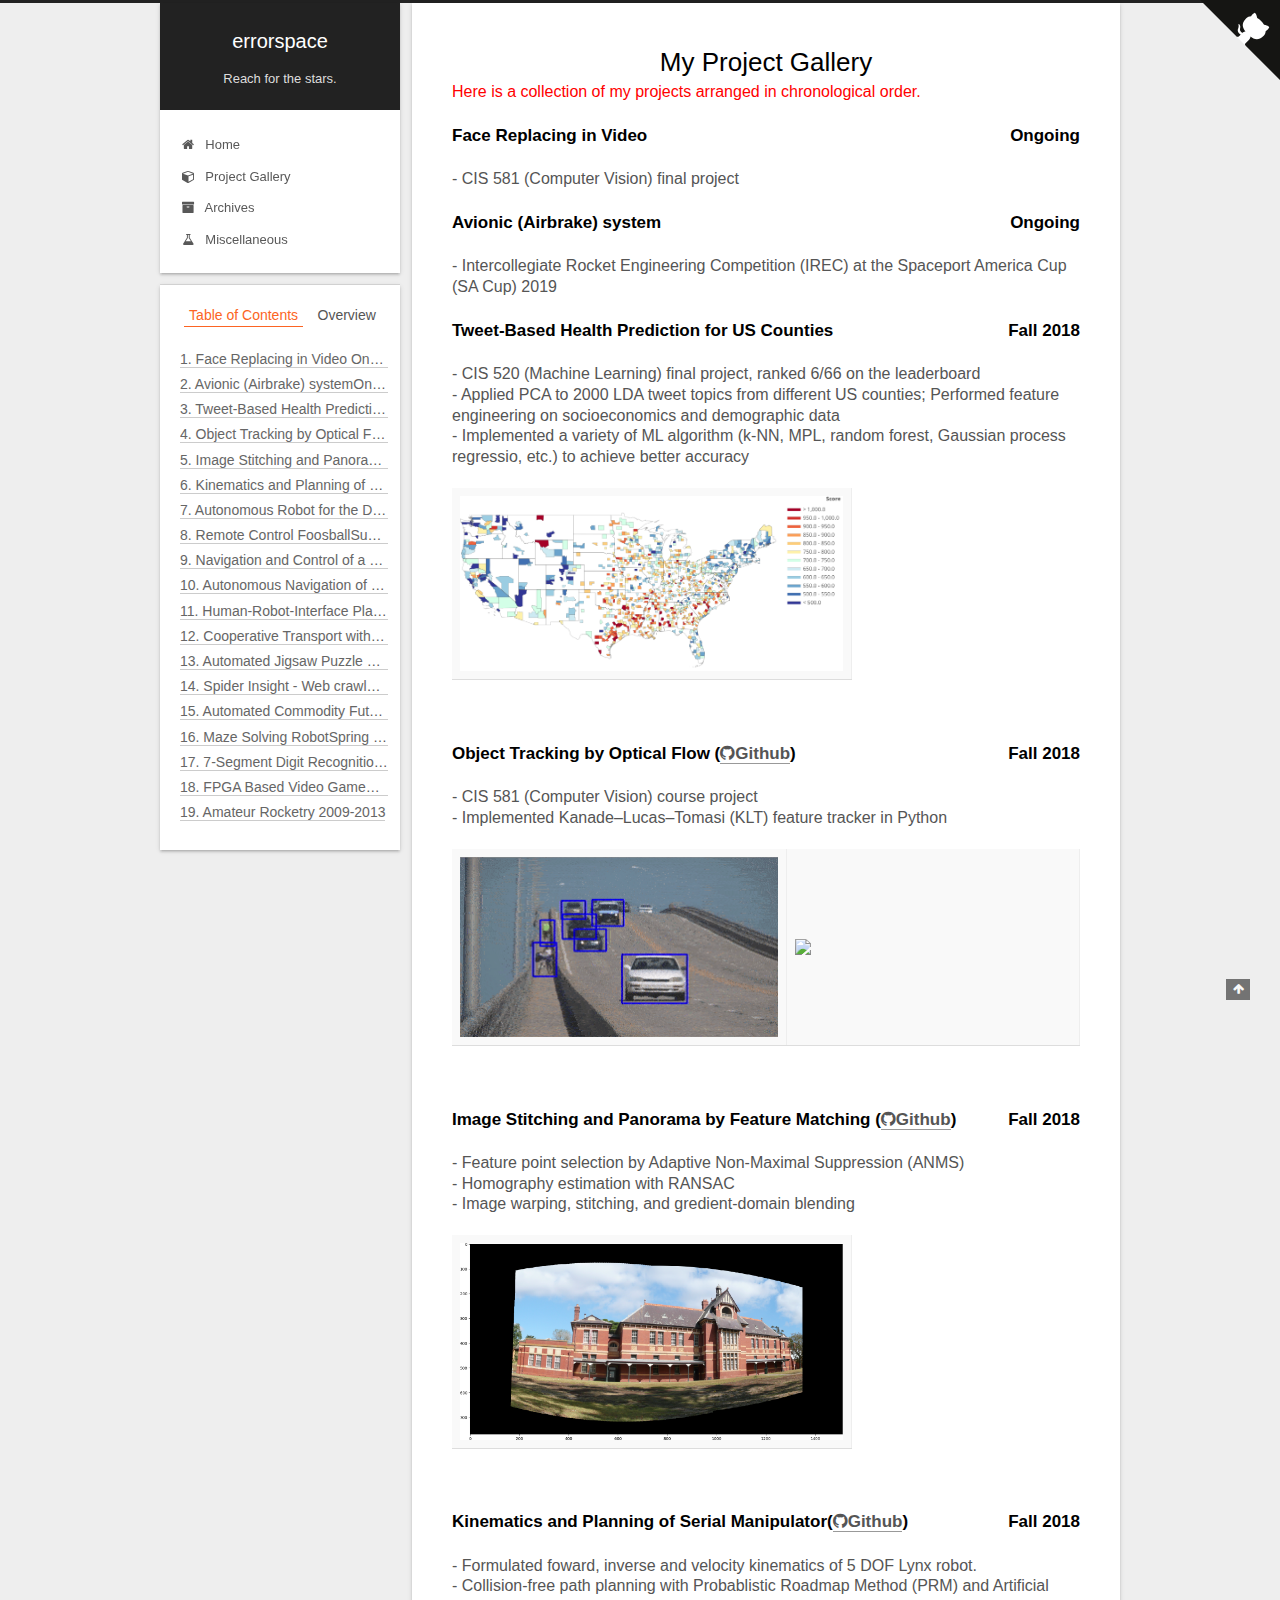
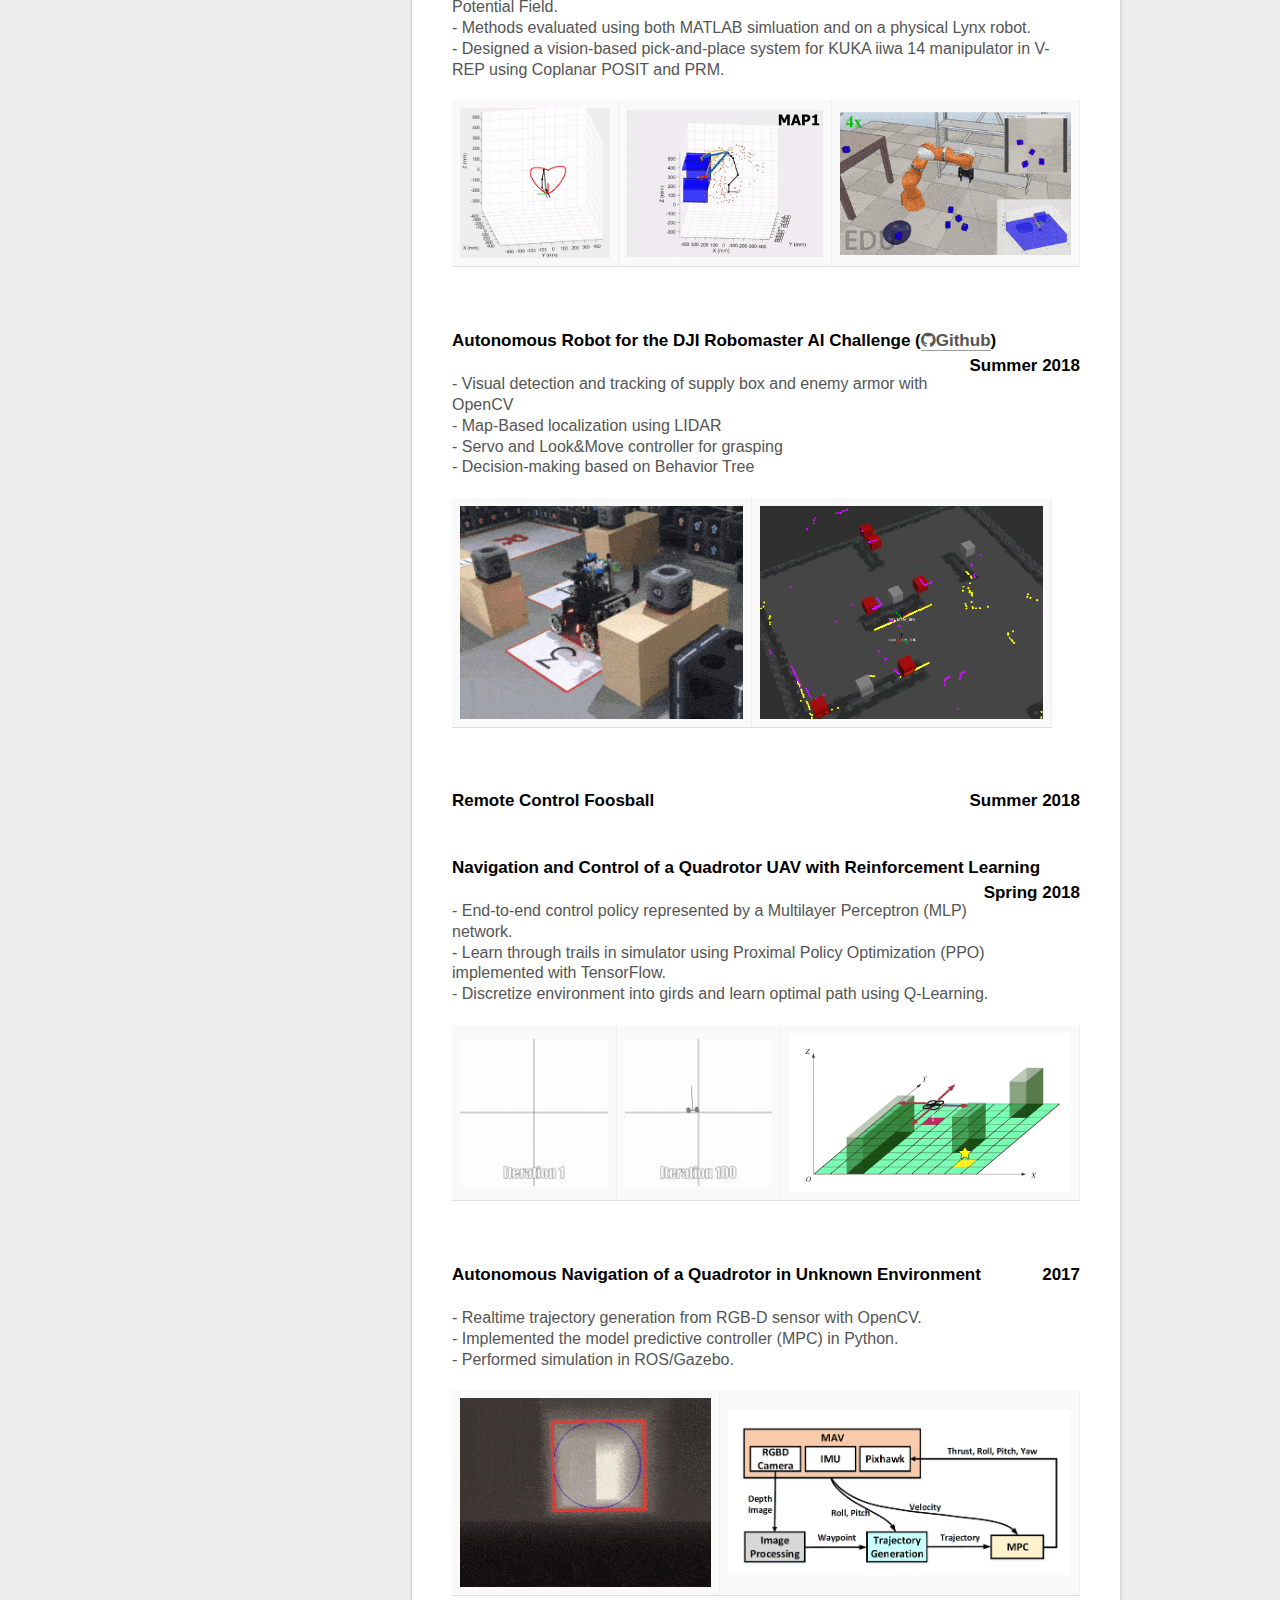
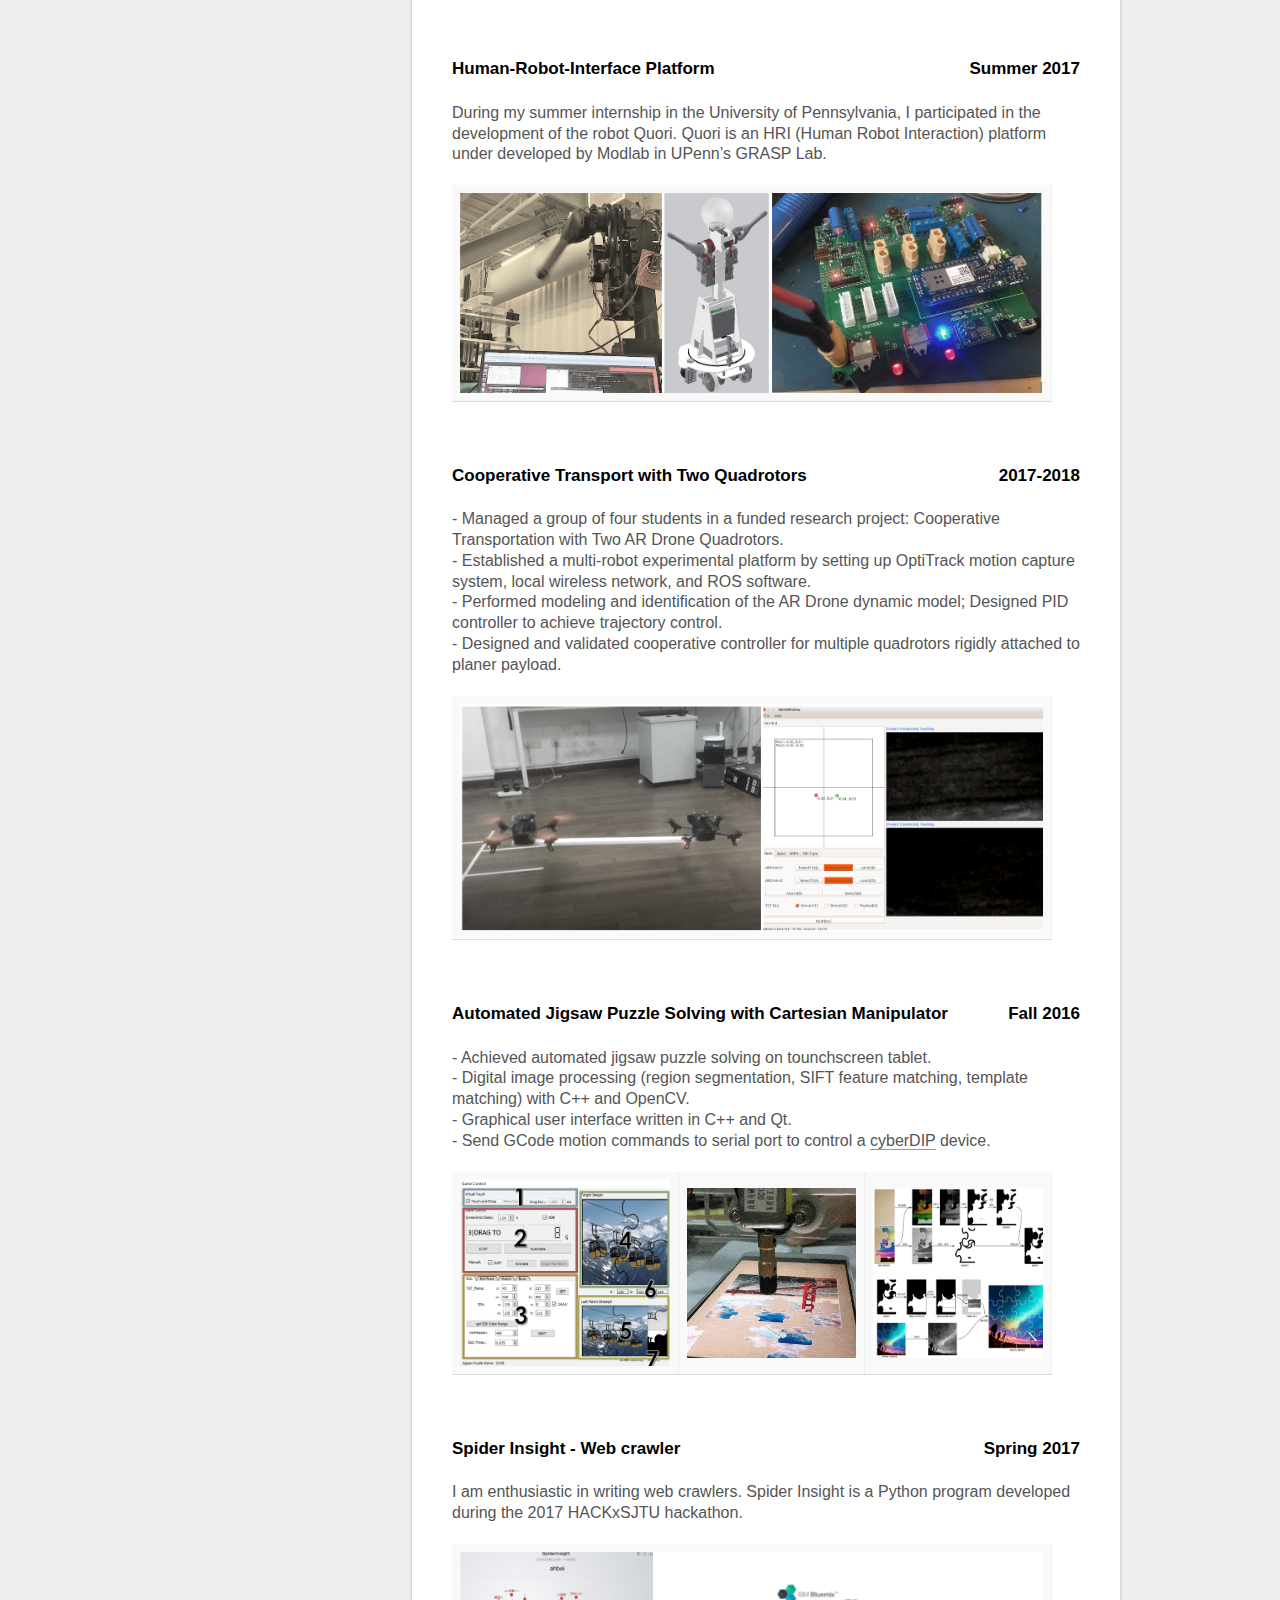
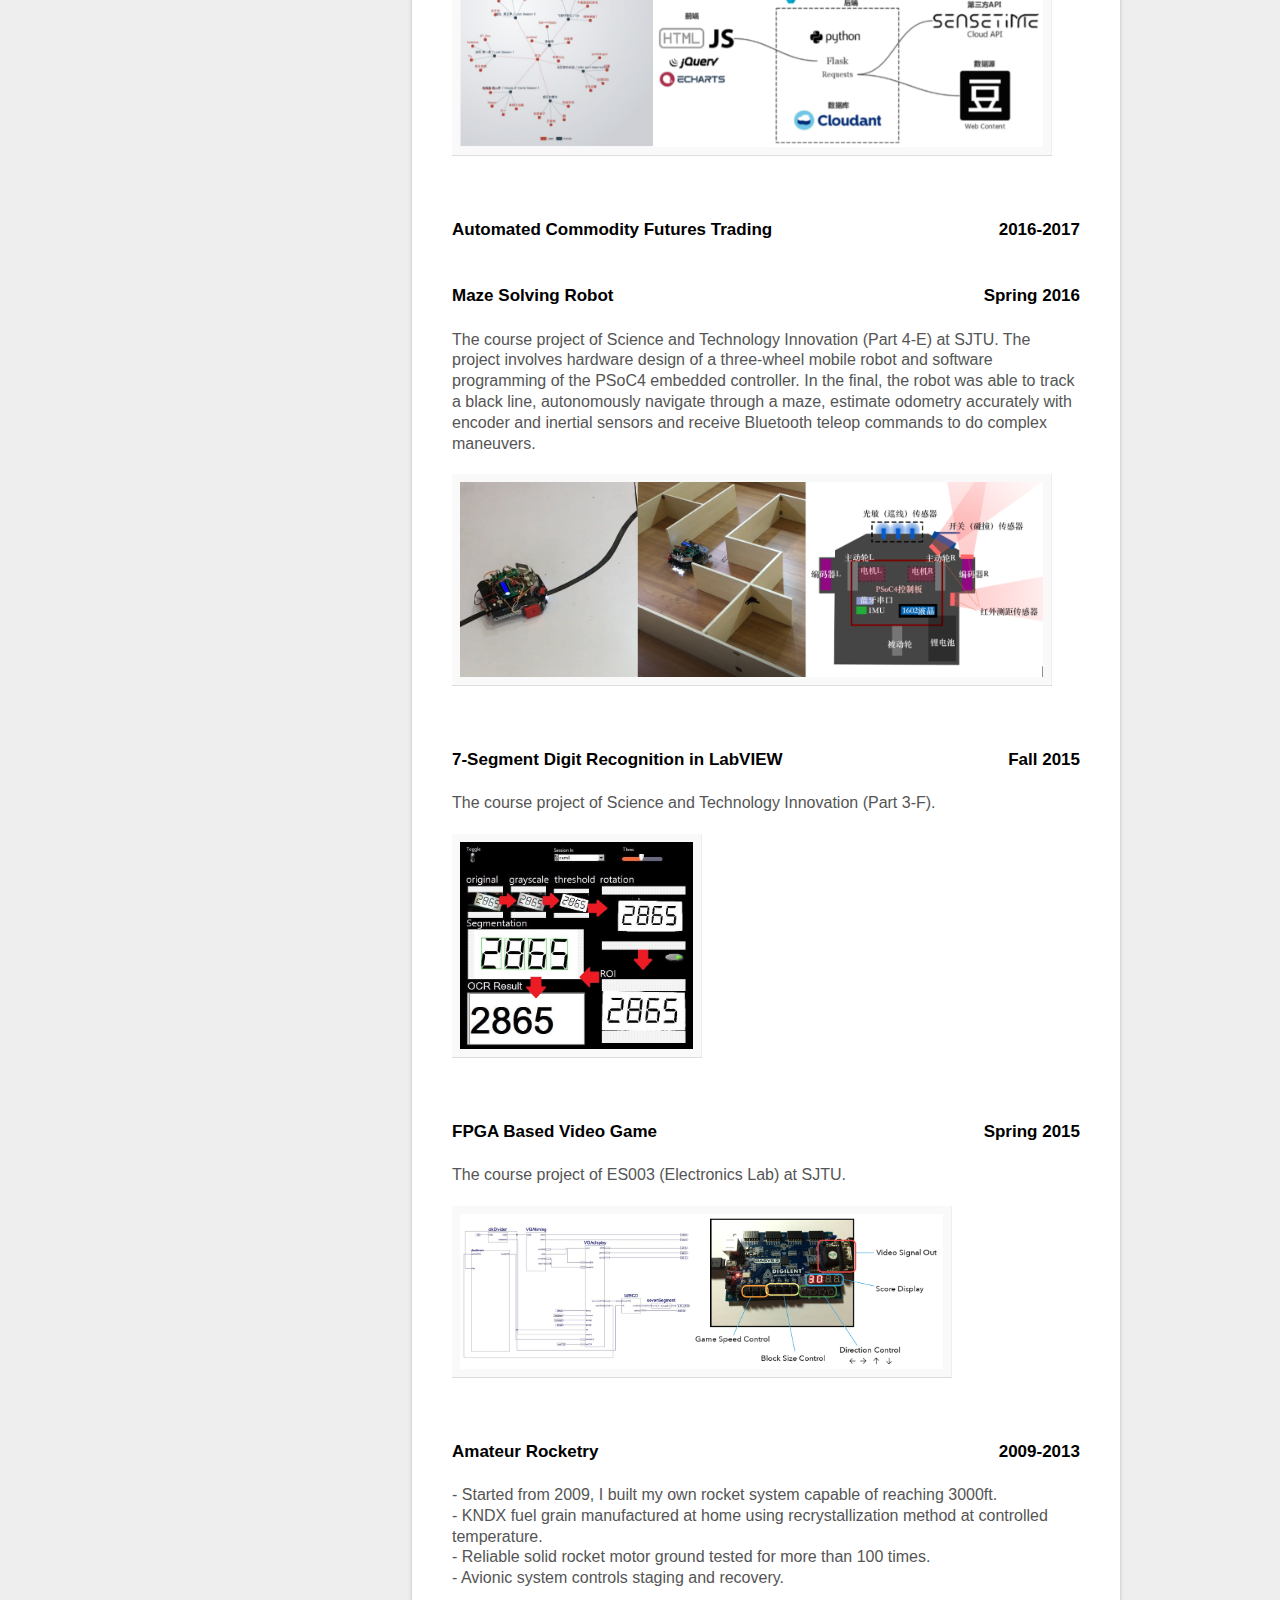
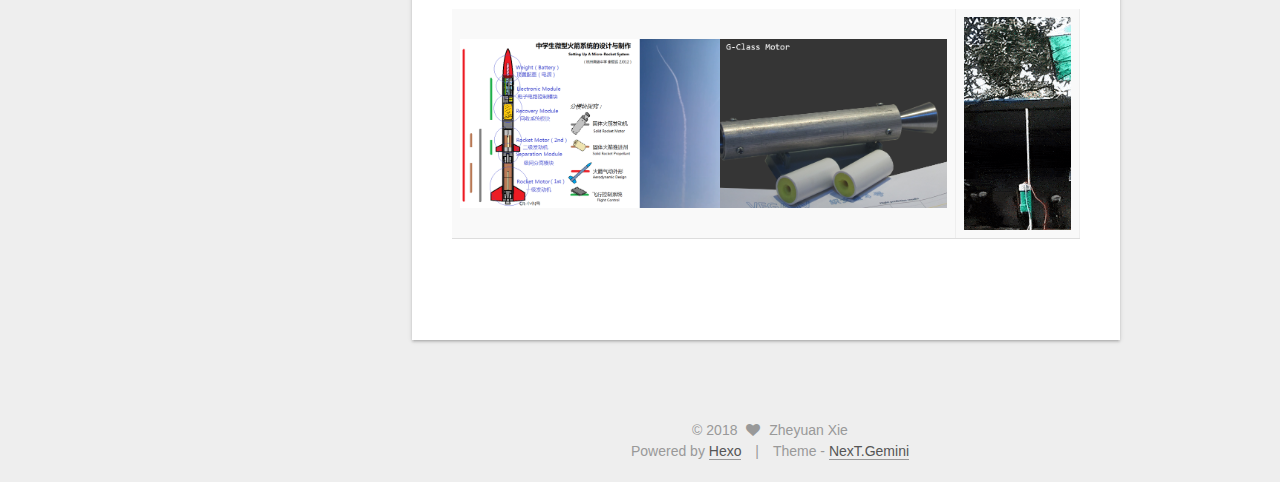
==== commit 49ed2c37: "Site updated: 2018-12-15 08:14:57" ====
--- a/projects/index.html
+++ b/projects/index.html
@@ -65,7 +65,7 @@
   
     
     
-    <link href="//fonts.googleapis.com/css?family=PT Serif:300,300italic,400,400italic,700,700italic&subset=latin,latin-ext" rel="stylesheet" type="text/css">
+    <link href="//fonts.googleapis.com/css?family=Lora:300,300italic,400,400italic,700,700italic&subset=latin,latin-ext" rel="stylesheet" type="text/css">
   
 
 
@@ -100,10 +100,13 @@
 <meta property="og:url" content="http://errorspace.cn/projects/index.html">
 <meta property="og:site_name" content="errorspace">
 <meta property="og:description" content="h1 { /* Header 1 */   font-size: 17px;   color: Black; } body{ /* Normal  */       font-size: 16px;       line-height: 1.3em;       /* font-family:Georgia; */   }   Here is a collection of my project">
+<meta property="og:image" content="http://errorspace.cn/projects/trainset.png">
 <meta property="og:image" content="http://errorspace.cn/projects/klttrack.gif">
+<meta property="og:image" content="http://errorspace.cn/projects/klt2.gif">
 <meta property="og:image" content="http://errorspace.cn/projects/panorama.png">
 <meta property="og:image" content="http://errorspace.cn/projects/lynx.gif">
 <meta property="og:image" content="http://errorspace.cn/projects/lynxprm.gif">
+<meta property="og:image" content="http://errorspace.cn/projects/kuka.gif">
 <meta property="og:image" content="http://errorspace.cn/projects/nav.gif">
 <meta property="og:image" content="http://errorspace.cn/projects/lidarvis.png">
 <meta property="og:image" content="http://errorspace.cn/projects/rliter1.gif">
@@ -122,11 +125,11 @@
 <meta property="og:image" content="http://errorspace.cn/projects/project08.png">
 <meta property="og:image" content="http://errorspace.cn/projects/project07.png">
 <meta property="og:image" content="http://errorspace.cn/projects/motortest.gif">
-<meta property="og:updated_time" content="2018-11-13T08:20:22.275Z">
+<meta property="og:updated_time" content="2018-12-15T13:14:42.683Z">
 <meta name="twitter:card" content="summary">
 <meta name="twitter:title" content="My Project Gallery">
 <meta name="twitter:description" content="h1 { /* Header 1 */   font-size: 17px;   color: Black; } body{ /* Normal  */       font-size: 16px;       line-height: 1.3em;       /* font-family:Georgia; */   }   Here is a collection of my project">
-<meta name="twitter:image" content="http://errorspace.cn/projects/klttrack.gif">
+<meta name="twitter:image" content="http://errorspace.cn/projects/trainset.png">
 
 
 
@@ -313,19 +316,19 @@
 
 <p><span style="color:red">Here is a collection of my projects arranged in chronological order.</span></p>
 
-<p style="text-align:left;"></p><h1>Health Prediction Based on Demographic, SES Features and Tweet <span style="float:right;">Ongoing</span></h1><br> - CIS 520 (Machine Learning) final project<br><p></p>
-
+<p style="text-align:left;"></p><h1>Face Replacing in Video <span style="float:right;">Ongoing</span></h1><br> - CIS 581 (Computer Vision) final project<br><p></p>
 
 <p style="text-align:left;"></p><h1>Avionic (Airbrake) system<span style="float:right;">Ongoing</span></h1><br> - Intercollegiate Rocket Engineering Competition (IREC) at the Spaceport America Cup (SA Cup) 2019<br><p></p>
 
-
-<p style="text-align:left;"></p><h1>Object Tracking by Optical Flow<span style="float:right;">Ongoing</span></h1><br> - CIS 581 (Computer Vision) course project<br> - Implemented Kanade–Lucas–Tomasi (KLT) feature tracker in Python<br><table style="width:100%; max-width:400px;border:0px"><tr><td><img style="width:100%" src="/projects/klttrack.gif"></td></tr></table><br><p></p>
+<p style="text-align:left;"></p><h1>Tweet-Based Health Prediction for US Counties<span style="float:right;">Fall 2018</span></h1><br> - CIS 520 (Machine Learning) final project, ranked 6/66 on the leaderboard<br> - Applied PCA to 2000 LDA tweet topics from different US counties; Performed feature engineering on socioeconomics and demographic data<br> - Implemented a variety of ML algorithm (k-NN, MPL, random forest, Gaussian process regressio, etc.) to achieve better accuracy<br><table style="width:100%; max-width:400px;border:0px"><tr><td><img style="width:100%" src="/projects/trainset.png"></td></tr></table><br><p></p>
+
+<p style="text-align:left;"></p><h1>Object Tracking by Optical Flow (<a href="https://github.com/ZheyuanXie/OpticalFlow" role="button" target="_blank" rel="external"><i class="fa fa-github"></i>Github</a>) <span style="float:right;">Fall 2018</span></h1><br> - CIS 581 (Computer Vision) course project<br> - Implemented Kanade–Lucas–Tomasi (KLT) feature tracker in Python<br><table style="width:100%; max-width:700px;border:0px"><tr><td><img style="width:100%" src="/projects/klttrack.gif"></td><td style="width:44%"><img style="width:100%" src="/projects/klt2.gif"></td></tr></table><br><p></p>
 
 
 <p style="text-align:left;"></p><h1>Image Stitching and Panorama by Feature Matching (<a href="https://github.com/ZheyuanXie/ImageStitching" role="button" target="_blank" rel="external"><i class="fa fa-github"></i>Github</a>) <span style="float:right;">Fall 2018</span></h1><br> - Feature point selection by Adaptive Non-Maximal Suppression (ANMS)<br> - Homography estimation with RANSAC<br> - Image warping, stitching, and gredient-domain blending<br><table style="width:100%; max-width:400px;border:0px"><tr><td><img style="width:100%" src="/projects/panorama.png"></td></tr></table><br><p></p>
 
 
-<p style="text-align:left;"></p><h1>Characterization and Planning of a 5 DOF Manipulator Arm (<a href="https://github.com/ZheyuanXie/https://github.com/ZheyuanXie/MEAM520-IntroToRobotics" role="button" target="_blank" rel="external"><i class="fa fa-github"></i>Github</a>) <span style="float:right;">Fall 2018</span></h1><br> - Formulated foward, inverse and velocity kinematics of 5 DOF Lynx robot.<br> - Coordinate transform and orientation represented with euler angles.<br> - Path planning with Probablistic Roadmap Method (PRM) and Artificial Potential Field.<br> - Evaluation and testing on both MATLAB and physical robot.<br><table style="width:100%; max-width:500px;border:0px"><tr><td><img style="width:80%" src="/projects/lynx.gif"></td><td><img style="width:100%" src="/projects/lynxprm.gif"></td></tr></table><br><p></p>
+<p style="text-align:left;"></p><h1>Kinematics and Planning of Serial Manipulator(<a href="https://github.com/ZheyuanXie/https://github.com/ZheyuanXie/MEAM520-IntroToRobotics" role="button" target="_blank" rel="external"><i class="fa fa-github"></i>Github</a>) <span style="float:right;">Fall 2018</span></h1><br> - Formulated foward, inverse and velocity kinematics of 5 DOF Lynx robot.<!-- - Coordinate transform and orientation represented with euler angles. --><br> - Collision-free path planning with Probablistic Roadmap Method (PRM) and Artificial Potential Field.<br> - Methods evaluated using both MATLAB simluation and on a physical Lynx robot.<br> - Designed a vision-based pick-and-place system for KUKA iiwa 14 manipulator in V-REP using Coplanar POSIT and PRM.<br><table style="width:100%; max-width:800px;border:0px"><tr><td style="width:65%"><img style="width:100%" src="/projects/lynx.gif"></td><td style="width:85%"><img style="width:100%" src="/projects/lynxprm.gif"></td><td style="width:100%"><img style="width:100%" src="/projects/kuka.gif"></td></tr></table><br><p></p>
 
 
 <p style="text-align:left;"></p><h1>Autonomous Robot for the DJI Robomaster AI Challenge (<a href="https://github.com/ZheyuanXie/RoboRTS-2018RMSC" role="button" target="_blank" rel="external"><i class="fa fa-github"></i>Github</a>)<span style="float:right;">Summer 2018</span></h1><br> - Visual detection and tracking of supply box and enemy armor with OpenCV<br> - Map-Based localization using LIDAR<br> - Servo and Look&amp;Move controller for grasping<br> - Decision-making based on Behavior Tree<br><table style="width:100%; max-width:600px;border:0px"><tr><td><img style="width:100%" src="/projects/nav.gif"></td><td><img style="width:100%" src="/projects/lidarvis.png"></td></tr></table><br><p></p>
@@ -364,7 +367,7 @@
 <p style="text-align:left;"></p><h1>FPGA Based Video Game<span style="float:right;">Spring 2015</span></h1><br> The course project of ES003 (Electronics Lab) at SJTU.<br><table style="width:100%; max-width:500px;border:0px"><tr><td><img src="/projects/project08.png" alt="project 08" style="width:100%"></td></tr></table><br><p></p>
 
 
-<p style="text-align:left;"></p><h1>Amateur Rocketry<span style="float:right;">2009-2013</span></h1><br>  - Started from 2009, I built my own rocket system capable of reaching 3000ft.<br>  - KNDX fuel grain manufactured at home using recrystallization method at controlled temperature.<br>  - Reliable solid rocket motor ground tested for more than 100 times.<br>  - Avionic system controls staging and recovery.<br><table style="width:100%; max-width:700px;border:0px"><tr><td><img src="/projects/project07.png" alt="project 07" style="width:100%"></td><td style="width:17%"><img src="/projects/motortest.gif" alt="motortest" style="width:100%"></td></tr></table><br><p></p>
+<p style="text-align:left;"></p><h1>Amateur Rocketry <span style="float:right;">2009-2013</span></h1><br>  - Started from 2009, I built my own rocket system capable of reaching 3000ft.<br>  - KNDX fuel grain manufactured at home using recrystallization method at controlled temperature.<br>  - Reliable solid rocket motor ground tested for more than 100 times.<br>  - Avionic system controls staging and recovery.<br><table style="width:100%; max-width:700px;border:0px"><tr><td><img src="/projects/project07.png" alt="project 07" style="width:100%"></td><td style="width:17%"><img src="/projects/motortest.gif" alt="motortest" style="width:100%"></td></tr></table><br><p></p>
         
       </div>
       
@@ -499,7 +502,7 @@
             
 
             
-              <div class="post-toc-content"><ol class="nav"><li class="nav-item nav-level-1"><a class="nav-link" href="#undefined"><span class="nav-number">1.</span> <span class="nav-text">Health Prediction Based on Demographic, SES Features and Tweet Ongoing</span></a></li><li class="nav-item nav-level-1"><a class="nav-link" href="#undefined"><span class="nav-number">2.</span> <span class="nav-text">Avionic (Airbrake) systemOngoing</span></a></li><li class="nav-item nav-level-1"><a class="nav-link" href="#undefined"><span class="nav-number">3.</span> <span class="nav-text">Object Tracking by Optical FlowOngoing</span></a></li><li class="nav-item nav-level-1"><a class="nav-link" href="#undefined"><span class="nav-number">4.</span> <span class="nav-text">Image Stitching and Panorama by Feature Matching (Github) Fall 2018</span></a></li><li class="nav-item nav-level-1"><a class="nav-link" href="#undefined"><span class="nav-number">5.</span> <span class="nav-text">Characterization and Planning of a 5 DOF Manipulator Arm (Github) Fall 2018</span></a></li><li class="nav-item nav-level-1"><a class="nav-link" href="#undefined"><span class="nav-number">6.</span> <span class="nav-text">Autonomous Robot for the DJI Robomaster AI Challenge (Github)Summer 2018</span></a></li><li class="nav-item nav-level-1"><a class="nav-link" href="#undefined"><span class="nav-number">7.</span> <span class="nav-text">Remote Control FoosballSummer 2018</span></a></li><li class="nav-item nav-level-1"><a class="nav-link" href="#undefined"><span class="nav-number">8.</span> <span class="nav-text">Navigation and Control of a Quadrotor UAV with Reinforcement LearningSpring 2018</span></a></li><li class="nav-item nav-level-1"><a class="nav-link" href="#undefined"><span class="nav-number">9.</span> <span class="nav-text">Autonomous Navigation of a Quadrotor in Unknown Environment2017</span></a></li><li class="nav-item nav-level-1"><a class="nav-link" href="#undefined"><span class="nav-number">10.</span> <span class="nav-text">Human-Robot-Interface PlatformSummer 2017</span></a></li><li class="nav-item nav-level-1"><a class="nav-link" href="#undefined"><span class="nav-number">11.</span> <span class="nav-text">Cooperative Transport with Two Quadrotors2017-2018</span></a></li><li class="nav-item nav-level-1"><a class="nav-link" href="#undefined"><span class="nav-number">12.</span> <span class="nav-text">Automated Jigsaw Puzzle Solving with Cartesian ManipulatorFall 2016</span></a></li><li class="nav-item nav-level-1"><a class="nav-link" href="#undefined"><span class="nav-number">13.</span> <span class="nav-text">Spider Insight - Web crawlerSpring 2017</span></a></li><li class="nav-item nav-level-1"><a class="nav-link" href="#undefined"><span class="nav-number">14.</span> <span class="nav-text">Automated Commodity Futures Trading2016-2017</span></a></li><li class="nav-item nav-level-1"><a class="nav-link" href="#undefined"><span class="nav-number">15.</span> <span class="nav-text">Maze Solving RobotSpring 2016</span></a></li><li class="nav-item nav-level-1"><a class="nav-link" href="#undefined"><span class="nav-number">16.</span> <span class="nav-text">7-Segment Digit Recognition in LabVIEWFall 2015</span></a></li><li class="nav-item nav-level-1"><a class="nav-link" href="#undefined"><span class="nav-number">17.</span> <span class="nav-text">FPGA Based Video GameSpring 2015</span></a></li><li class="nav-item nav-level-1"><a class="nav-link" href="#undefined"><span class="nav-number">18.</span> <span class="nav-text">Amateur Rocketry2009-2013</span></a></li></ol></div>
+              <div class="post-toc-content"><ol class="nav"><li class="nav-item nav-level-1"><a class="nav-link" href="#undefined"><span class="nav-number">1.</span> <span class="nav-text">Face Replacing in Video Ongoing</span></a></li><li class="nav-item nav-level-1"><a class="nav-link" href="#undefined"><span class="nav-number">2.</span> <span class="nav-text">Avionic (Airbrake) systemOngoing</span></a></li><li class="nav-item nav-level-1"><a class="nav-link" href="#undefined"><span class="nav-number">3.</span> <span class="nav-text">Tweet-Based Health Prediction for US CountiesFall 2018</span></a></li><li class="nav-item nav-level-1"><a class="nav-link" href="#undefined"><span class="nav-number">4.</span> <span class="nav-text">Object Tracking by Optical Flow (Github) Fall 2018</span></a></li><li class="nav-item nav-level-1"><a class="nav-link" href="#undefined"><span class="nav-number">5.</span> <span class="nav-text">Image Stitching and Panorama by Feature Matching (Github) Fall 2018</span></a></li><li class="nav-item nav-level-1"><a class="nav-link" href="#undefined"><span class="nav-number">6.</span> <span class="nav-text">Kinematics and Planning of Serial Manipulator(Github) Fall 2018</span></a></li><li class="nav-item nav-level-1"><a class="nav-link" href="#undefined"><span class="nav-number">7.</span> <span class="nav-text">Autonomous Robot for the DJI Robomaster AI Challenge (Github)Summer 2018</span></a></li><li class="nav-item nav-level-1"><a class="nav-link" href="#undefined"><span class="nav-number">8.</span> <span class="nav-text">Remote Control FoosballSummer 2018</span></a></li><li class="nav-item nav-level-1"><a class="nav-link" href="#undefined"><span class="nav-number">9.</span> <span class="nav-text">Navigation and Control of a Quadrotor UAV with Reinforcement LearningSpring 2018</span></a></li><li class="nav-item nav-level-1"><a class="nav-link" href="#undefined"><span class="nav-number">10.</span> <span class="nav-text">Autonomous Navigation of a Quadrotor in Unknown Environment2017</span></a></li><li class="nav-item nav-level-1"><a class="nav-link" href="#undefined"><span class="nav-number">11.</span> <span class="nav-text">Human-Robot-Interface PlatformSummer 2017</span></a></li><li class="nav-item nav-level-1"><a class="nav-link" href="#undefined"><span class="nav-number">12.</span> <span class="nav-text">Cooperative Transport with Two Quadrotors2017-2018</span></a></li><li class="nav-item nav-level-1"><a class="nav-link" href="#undefined"><span class="nav-number">13.</span> <span class="nav-text">Automated Jigsaw Puzzle Solving with Cartesian ManipulatorFall 2016</span></a></li><li class="nav-item nav-level-1"><a class="nav-link" href="#undefined"><span class="nav-number">14.</span> <span class="nav-text">Spider Insight - Web crawlerSpring 2017</span></a></li><li class="nav-item nav-level-1"><a class="nav-link" href="#undefined"><span class="nav-number">15.</span> <span class="nav-text">Automated Commodity Futures Trading2016-2017</span></a></li><li class="nav-item nav-level-1"><a class="nav-link" href="#undefined"><span class="nav-number">16.</span> <span class="nav-text">Maze Solving RobotSpring 2016</span></a></li><li class="nav-item nav-level-1"><a class="nav-link" href="#undefined"><span class="nav-number">17.</span> <span class="nav-text">7-Segment Digit Recognition in LabVIEWFall 2015</span></a></li><li class="nav-item nav-level-1"><a class="nav-link" href="#undefined"><span class="nav-number">18.</span> <span class="nav-text">FPGA Based Video GameSpring 2015</span></a></li><li class="nav-item nav-level-1"><a class="nav-link" href="#undefined"><span class="nav-number">19.</span> <span class="nav-text">Amateur Rocketry 2009-2013</span></a></li></ol></div>
             
 
           </div>
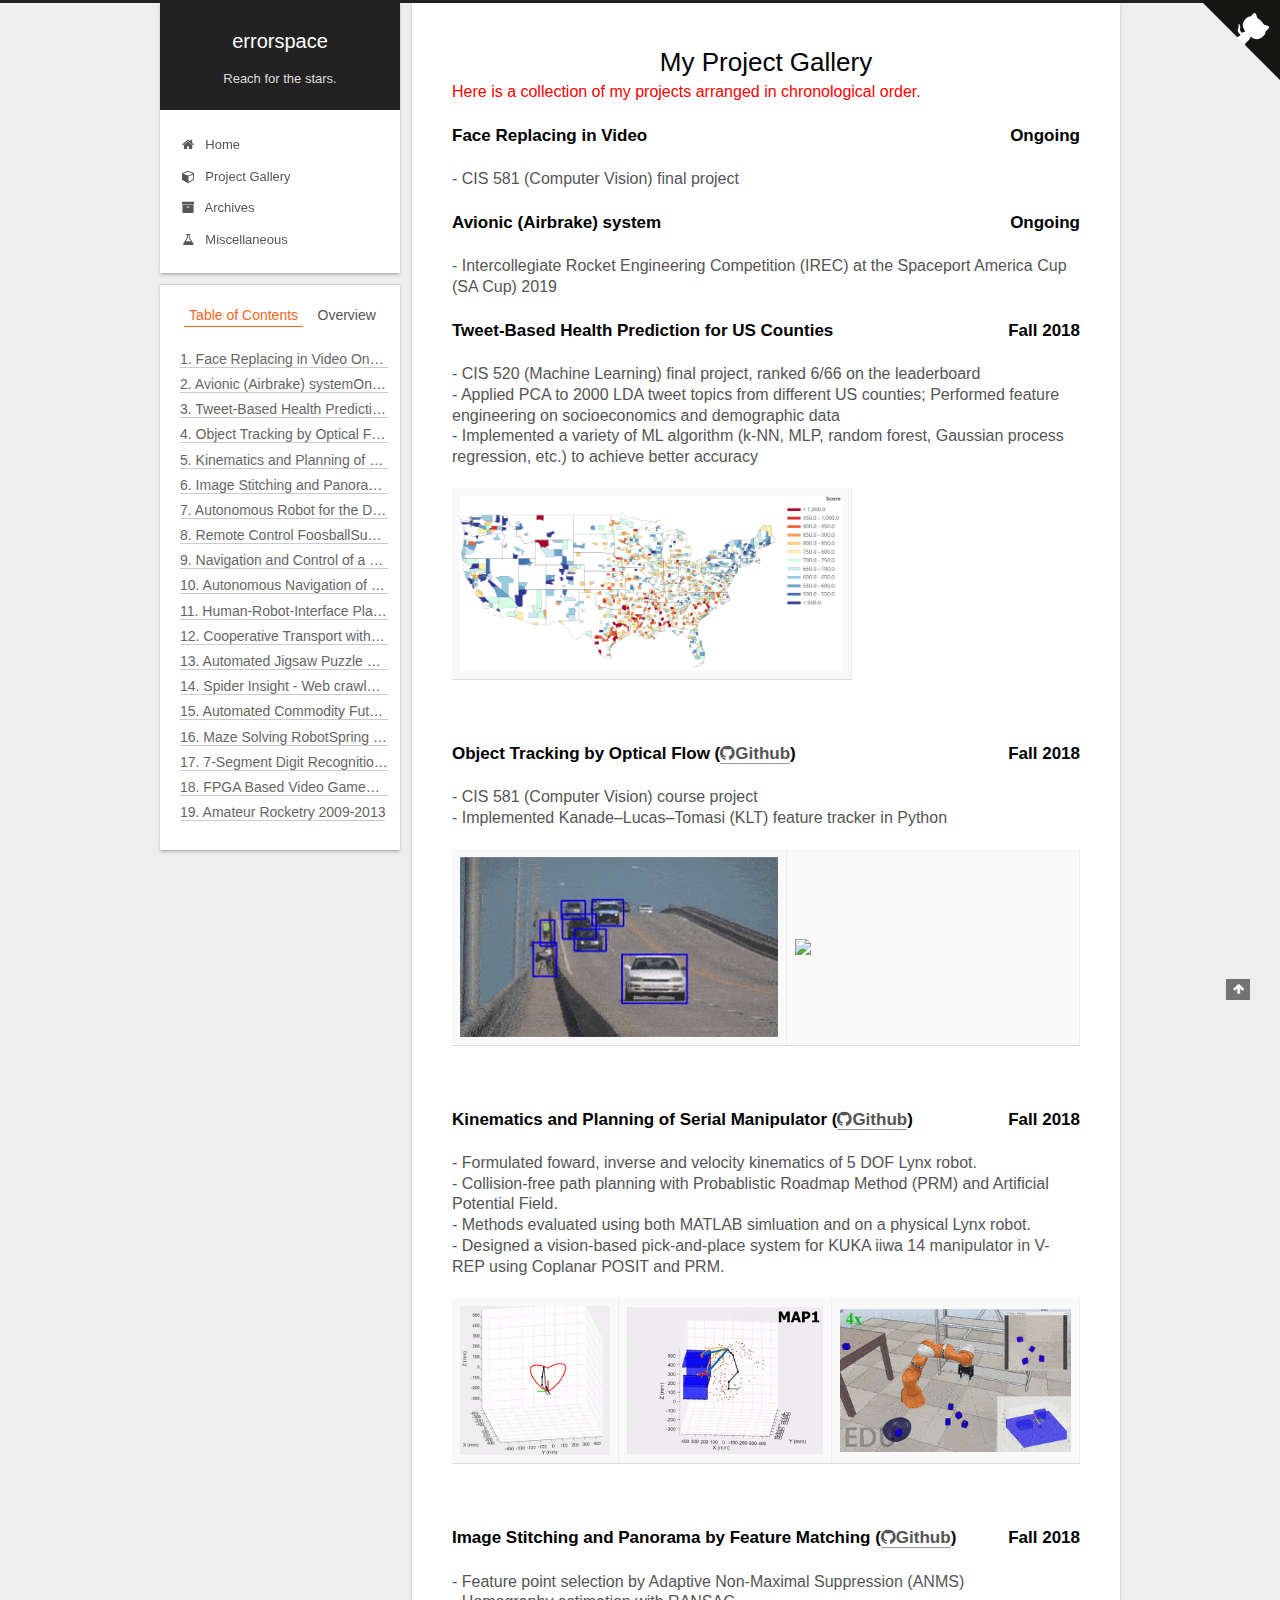
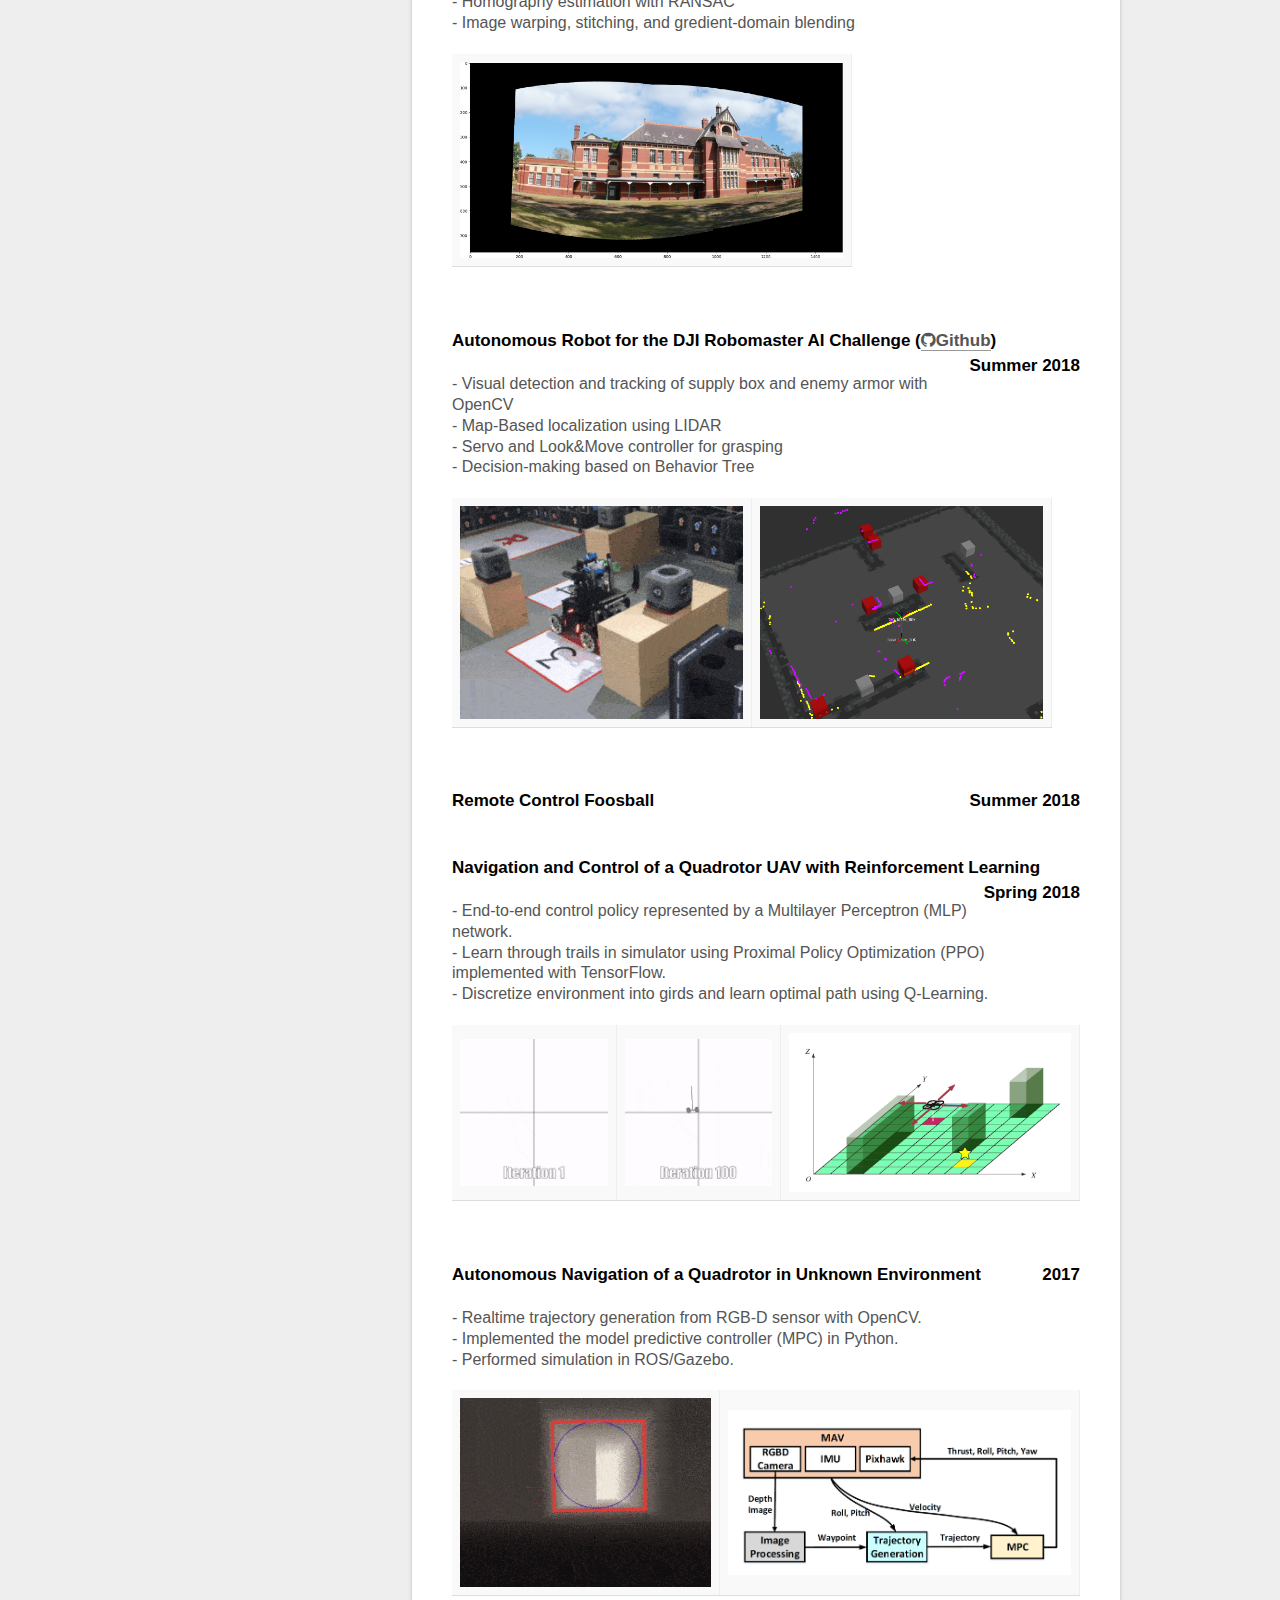
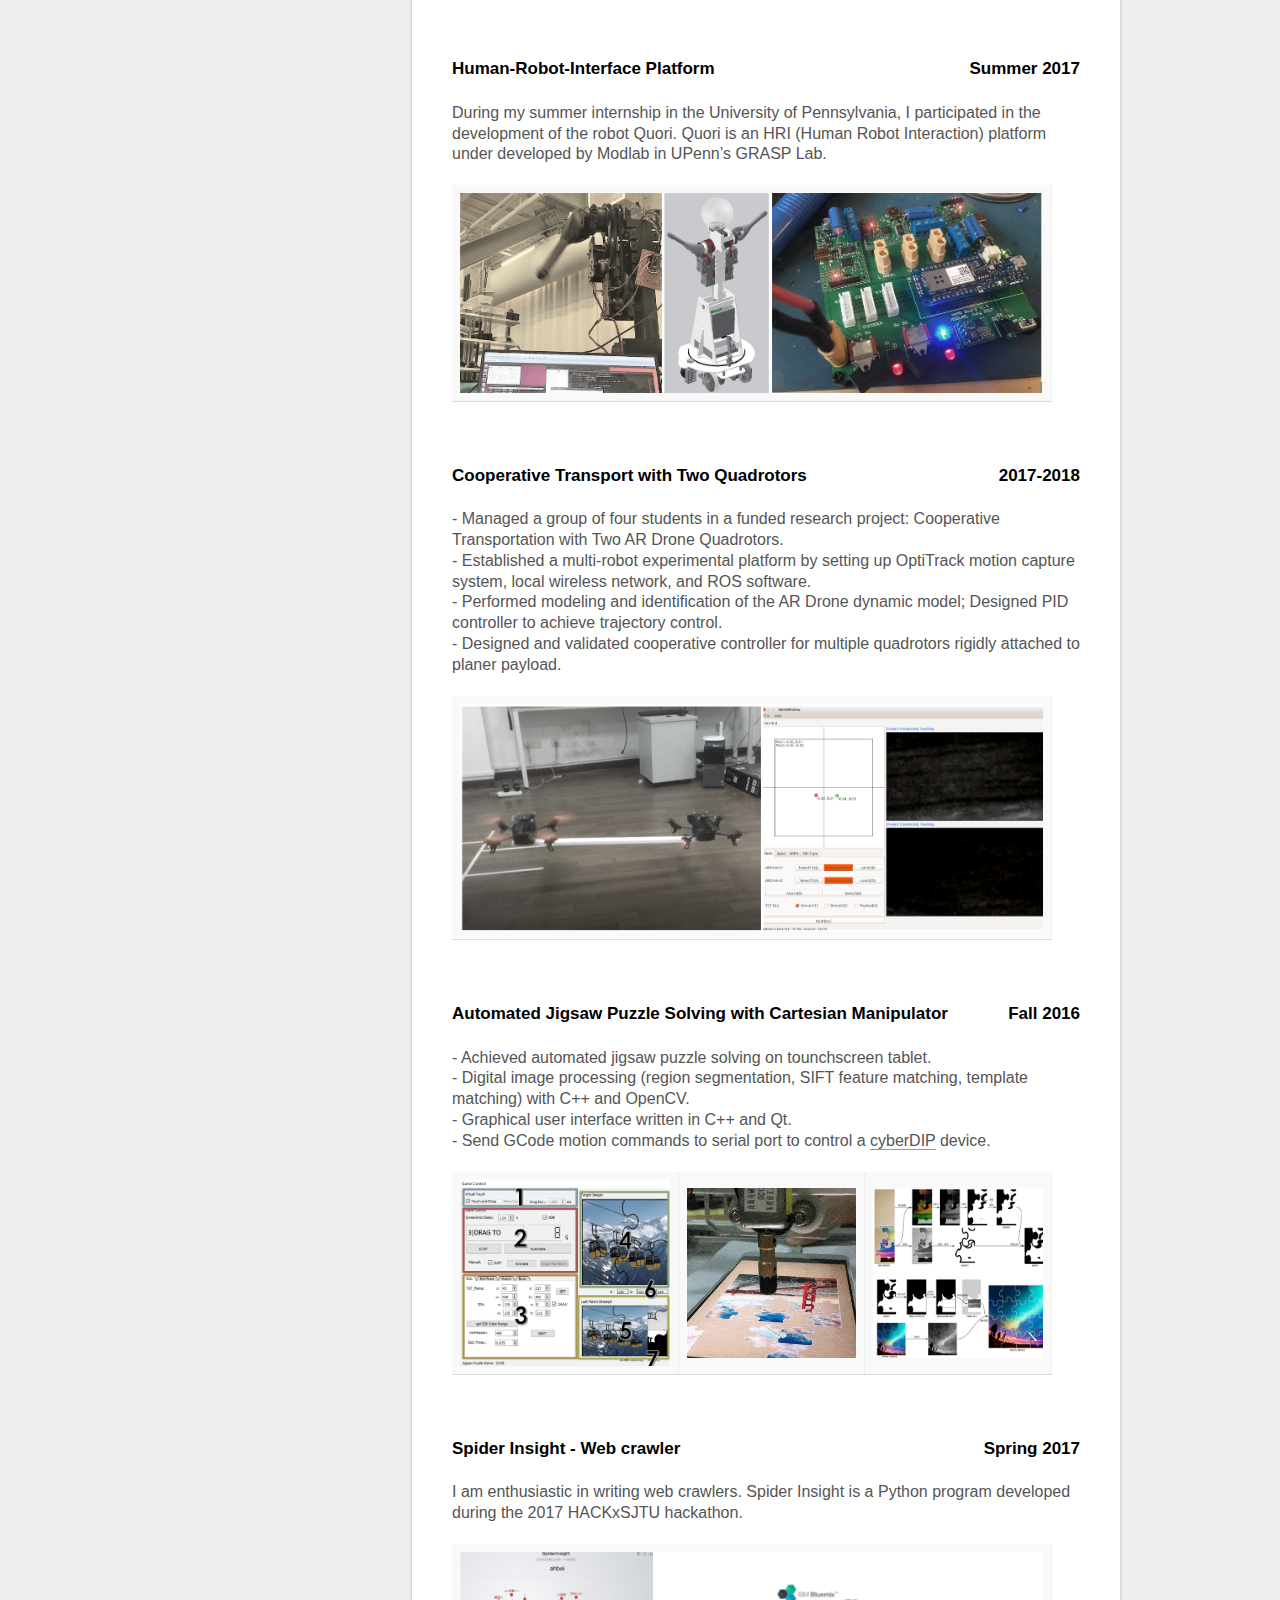
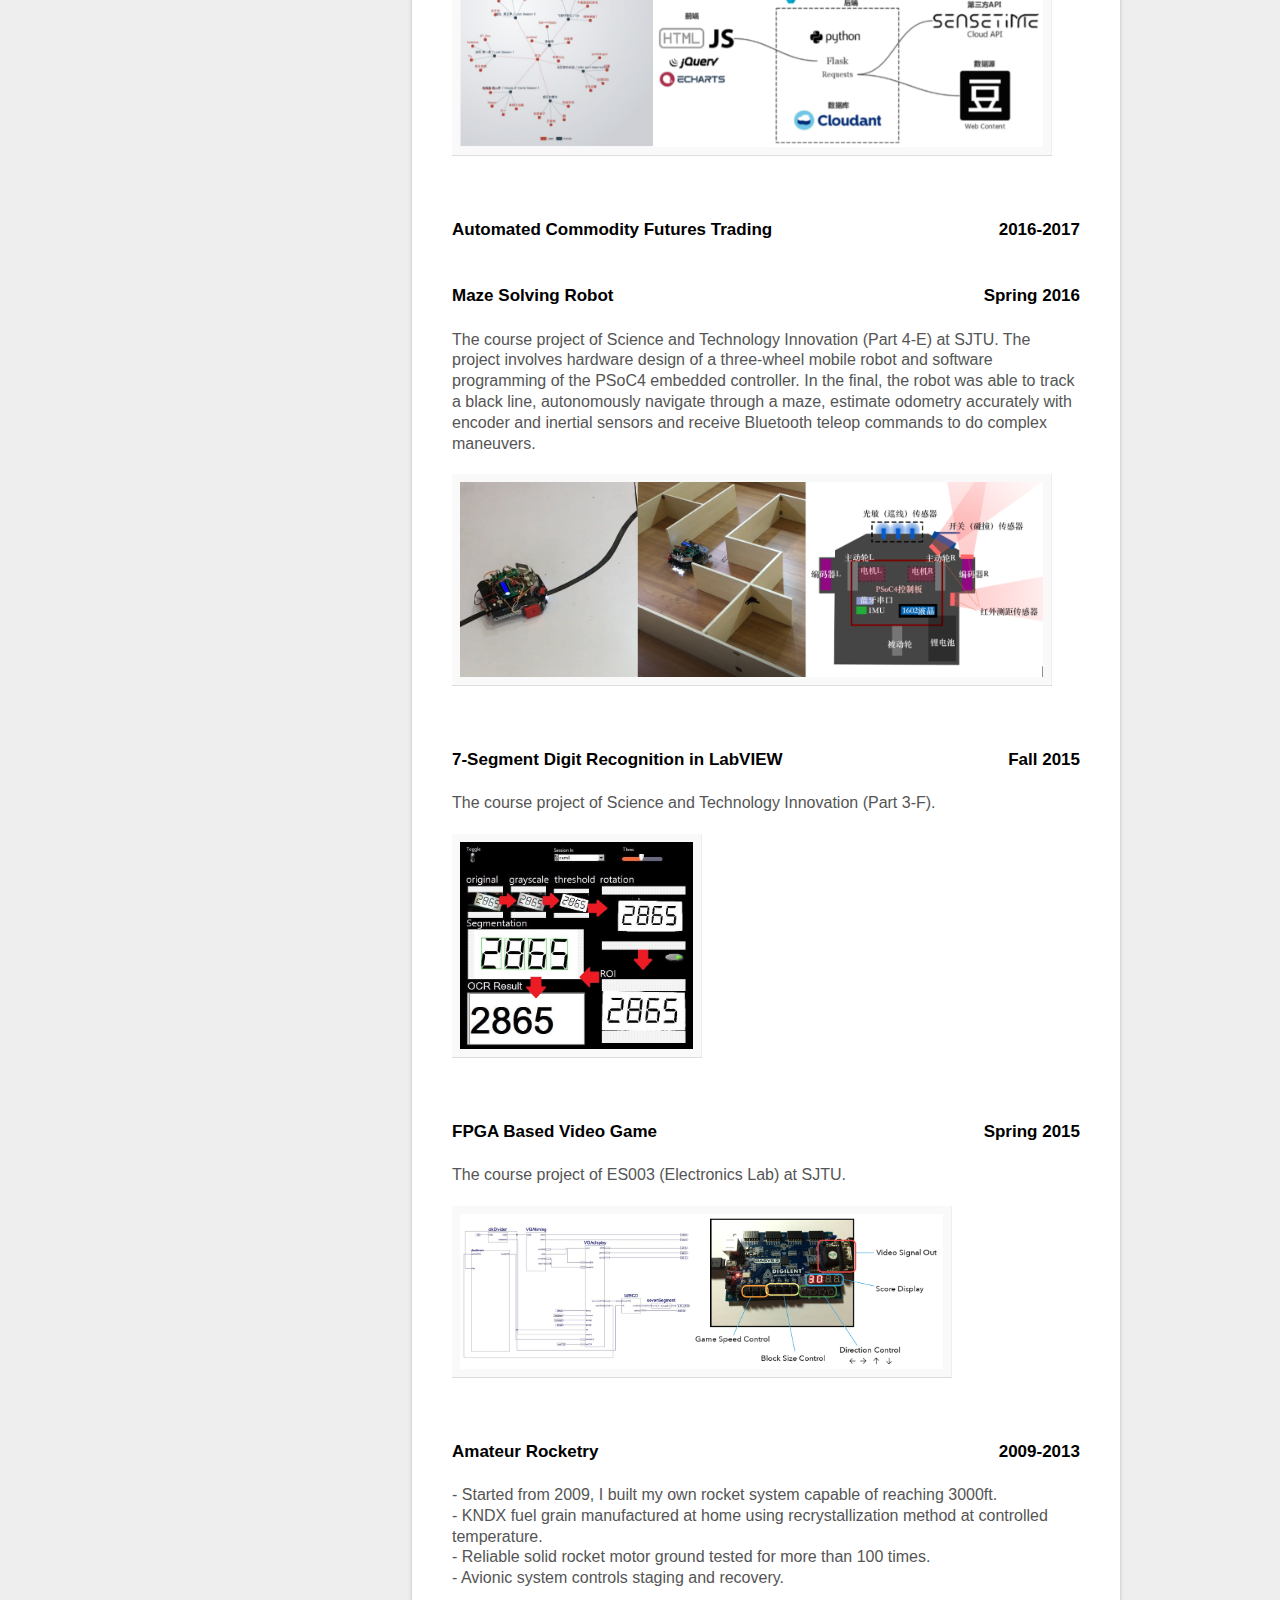
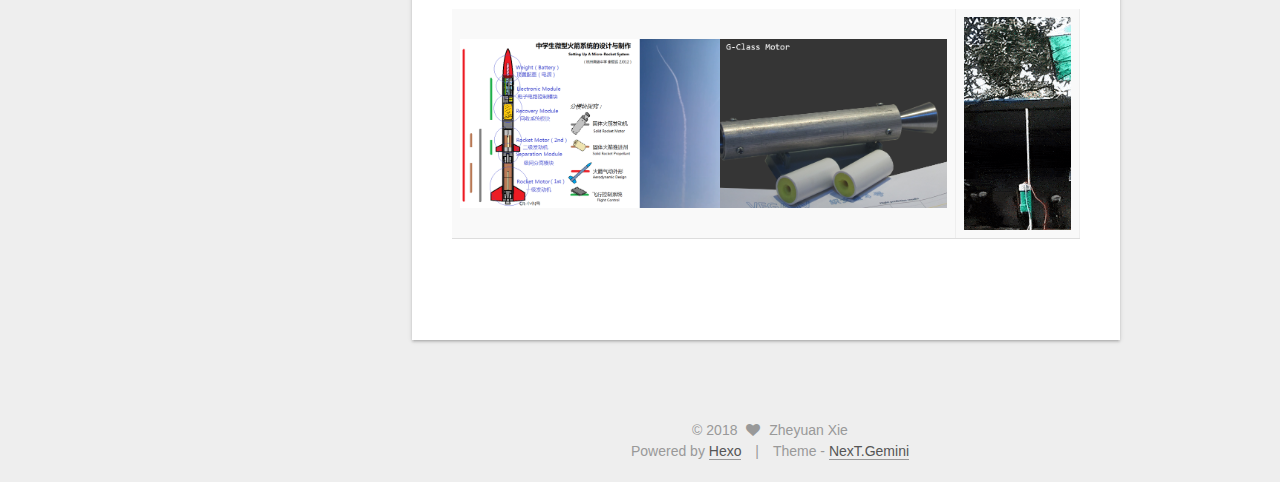
==== commit 62d46bc1: "Site updated: 2018-12-15 12:57:05" ====
--- a/projects/index.html
+++ b/projects/index.html
@@ -103,10 +103,10 @@
 <meta property="og:image" content="http://errorspace.cn/projects/trainset.png">
 <meta property="og:image" content="http://errorspace.cn/projects/klttrack.gif">
 <meta property="og:image" content="http://errorspace.cn/projects/klt2.gif">
-<meta property="og:image" content="http://errorspace.cn/projects/panorama.png">
 <meta property="og:image" content="http://errorspace.cn/projects/lynx.gif">
 <meta property="og:image" content="http://errorspace.cn/projects/lynxprm.gif">
 <meta property="og:image" content="http://errorspace.cn/projects/kuka.gif">
+<meta property="og:image" content="http://errorspace.cn/projects/panorama.png">
 <meta property="og:image" content="http://errorspace.cn/projects/nav.gif">
 <meta property="og:image" content="http://errorspace.cn/projects/lidarvis.png">
 <meta property="og:image" content="http://errorspace.cn/projects/rliter1.gif">
@@ -125,7 +125,7 @@
 <meta property="og:image" content="http://errorspace.cn/projects/project08.png">
 <meta property="og:image" content="http://errorspace.cn/projects/project07.png">
 <meta property="og:image" content="http://errorspace.cn/projects/motortest.gif">
-<meta property="og:updated_time" content="2018-12-15T13:14:42.683Z">
+<meta property="og:updated_time" content="2018-12-15T17:56:56.669Z">
 <meta name="twitter:card" content="summary">
 <meta name="twitter:title" content="My Project Gallery">
 <meta name="twitter:description" content="h1 { /* Header 1 */   font-size: 17px;   color: Black; } body{ /* Normal  */       font-size: 16px;       line-height: 1.3em;       /* font-family:Georgia; */   }   Here is a collection of my project">
@@ -320,16 +320,13 @@
 
 <p style="text-align:left;"></p><h1>Avionic (Airbrake) system<span style="float:right;">Ongoing</span></h1><br> - Intercollegiate Rocket Engineering Competition (IREC) at the Spaceport America Cup (SA Cup) 2019<br><p></p>
 
-<p style="text-align:left;"></p><h1>Tweet-Based Health Prediction for US Counties<span style="float:right;">Fall 2018</span></h1><br> - CIS 520 (Machine Learning) final project, ranked 6/66 on the leaderboard<br> - Applied PCA to 2000 LDA tweet topics from different US counties; Performed feature engineering on socioeconomics and demographic data<br> - Implemented a variety of ML algorithm (k-NN, MPL, random forest, Gaussian process regressio, etc.) to achieve better accuracy<br><table style="width:100%; max-width:400px;border:0px"><tr><td><img style="width:100%" src="/projects/trainset.png"></td></tr></table><br><p></p>
+<p style="text-align:left;"></p><h1>Tweet-Based Health Prediction for US Counties<span style="float:right;">Fall 2018</span></h1><br> - CIS 520 (Machine Learning) final project, ranked 6/66 on the leaderboard<br> - Applied PCA to 2000 LDA tweet topics from different US counties; Performed feature engineering on socioeconomics and demographic data<br> - Implemented a variety of ML algorithm (k-NN, MLP, random forest, Gaussian process regression, etc.) to achieve better accuracy<br><table style="width:100%; max-width:400px;border:0px"><tr><td><img style="width:100%" src="/projects/trainset.png"></td></tr></table><br><p></p>
 
 <p style="text-align:left;"></p><h1>Object Tracking by Optical Flow (<a href="https://github.com/ZheyuanXie/OpticalFlow" role="button" target="_blank" rel="external"><i class="fa fa-github"></i>Github</a>) <span style="float:right;">Fall 2018</span></h1><br> - CIS 581 (Computer Vision) course project<br> - Implemented Kanade–Lucas–Tomasi (KLT) feature tracker in Python<br><table style="width:100%; max-width:700px;border:0px"><tr><td><img style="width:100%" src="/projects/klttrack.gif"></td><td style="width:44%"><img style="width:100%" src="/projects/klt2.gif"></td></tr></table><br><p></p>
 
+<p style="text-align:left;"></p><h1>Kinematics and Planning of Serial Manipulator (<a href="https://github.com/ZheyuanXie/https://github.com/ZheyuanXie/MEAM520-IntroToRobotics" role="button" target="_blank" rel="external"><i class="fa fa-github"></i>Github</a>) <span style="float:right;">Fall 2018</span></h1><br> - Formulated foward, inverse and velocity kinematics of 5 DOF Lynx robot.<!-- - Coordinate transform and orientation represented with euler angles. --><br> - Collision-free path planning with Probablistic Roadmap Method (PRM) and Artificial Potential Field.<br> - Methods evaluated using both MATLAB simluation and on a physical Lynx robot.<br> - Designed a vision-based pick-and-place system for KUKA iiwa 14 manipulator in V-REP using Coplanar POSIT and PRM.<br><table style="width:100%; max-width:800px;border:0px"><tr><td style="width:65%"><img style="width:100%" src="/projects/lynx.gif"></td><td style="width:85%"><img style="width:100%" src="/projects/lynxprm.gif"></td><td style="width:100%"><img style="width:100%" src="/projects/kuka.gif"></td></tr></table><br><p></p>
 
 <p style="text-align:left;"></p><h1>Image Stitching and Panorama by Feature Matching (<a href="https://github.com/ZheyuanXie/ImageStitching" role="button" target="_blank" rel="external"><i class="fa fa-github"></i>Github</a>) <span style="float:right;">Fall 2018</span></h1><br> - Feature point selection by Adaptive Non-Maximal Suppression (ANMS)<br> - Homography estimation with RANSAC<br> - Image warping, stitching, and gredient-domain blending<br><table style="width:100%; max-width:400px;border:0px"><tr><td><img style="width:100%" src="/projects/panorama.png"></td></tr></table><br><p></p>
-
-
-<p style="text-align:left;"></p><h1>Kinematics and Planning of Serial Manipulator(<a href="https://github.com/ZheyuanXie/https://github.com/ZheyuanXie/MEAM520-IntroToRobotics" role="button" target="_blank" rel="external"><i class="fa fa-github"></i>Github</a>) <span style="float:right;">Fall 2018</span></h1><br> - Formulated foward, inverse and velocity kinematics of 5 DOF Lynx robot.<!-- - Coordinate transform and orientation represented with euler angles. --><br> - Collision-free path planning with Probablistic Roadmap Method (PRM) and Artificial Potential Field.<br> - Methods evaluated using both MATLAB simluation and on a physical Lynx robot.<br> - Designed a vision-based pick-and-place system for KUKA iiwa 14 manipulator in V-REP using Coplanar POSIT and PRM.<br><table style="width:100%; max-width:800px;border:0px"><tr><td style="width:65%"><img style="width:100%" src="/projects/lynx.gif"></td><td style="width:85%"><img style="width:100%" src="/projects/lynxprm.gif"></td><td style="width:100%"><img style="width:100%" src="/projects/kuka.gif"></td></tr></table><br><p></p>
-
 
 <p style="text-align:left;"></p><h1>Autonomous Robot for the DJI Robomaster AI Challenge (<a href="https://github.com/ZheyuanXie/RoboRTS-2018RMSC" role="button" target="_blank" rel="external"><i class="fa fa-github"></i>Github</a>)<span style="float:right;">Summer 2018</span></h1><br> - Visual detection and tracking of supply box and enemy armor with OpenCV<br> - Map-Based localization using LIDAR<br> - Servo and Look&amp;Move controller for grasping<br> - Decision-making based on Behavior Tree<br><table style="width:100%; max-width:600px;border:0px"><tr><td><img style="width:100%" src="/projects/nav.gif"></td><td><img style="width:100%" src="/projects/lidarvis.png"></td></tr></table><br><p></p>
 
@@ -502,7 +499,7 @@
             
 
             
-              <div class="post-toc-content"><ol class="nav"><li class="nav-item nav-level-1"><a class="nav-link" href="#undefined"><span class="nav-number">1.</span> <span class="nav-text">Face Replacing in Video Ongoing</span></a></li><li class="nav-item nav-level-1"><a class="nav-link" href="#undefined"><span class="nav-number">2.</span> <span class="nav-text">Avionic (Airbrake) systemOngoing</span></a></li><li class="nav-item nav-level-1"><a class="nav-link" href="#undefined"><span class="nav-number">3.</span> <span class="nav-text">Tweet-Based Health Prediction for US CountiesFall 2018</span></a></li><li class="nav-item nav-level-1"><a class="nav-link" href="#undefined"><span class="nav-number">4.</span> <span class="nav-text">Object Tracking by Optical Flow (Github) Fall 2018</span></a></li><li class="nav-item nav-level-1"><a class="nav-link" href="#undefined"><span class="nav-number">5.</span> <span class="nav-text">Image Stitching and Panorama by Feature Matching (Github) Fall 2018</span></a></li><li class="nav-item nav-level-1"><a class="nav-link" href="#undefined"><span class="nav-number">6.</span> <span class="nav-text">Kinematics and Planning of Serial Manipulator(Github) Fall 2018</span></a></li><li class="nav-item nav-level-1"><a class="nav-link" href="#undefined"><span class="nav-number">7.</span> <span class="nav-text">Autonomous Robot for the DJI Robomaster AI Challenge (Github)Summer 2018</span></a></li><li class="nav-item nav-level-1"><a class="nav-link" href="#undefined"><span class="nav-number">8.</span> <span class="nav-text">Remote Control FoosballSummer 2018</span></a></li><li class="nav-item nav-level-1"><a class="nav-link" href="#undefined"><span class="nav-number">9.</span> <span class="nav-text">Navigation and Control of a Quadrotor UAV with Reinforcement LearningSpring 2018</span></a></li><li class="nav-item nav-level-1"><a class="nav-link" href="#undefined"><span class="nav-number">10.</span> <span class="nav-text">Autonomous Navigation of a Quadrotor in Unknown Environment2017</span></a></li><li class="nav-item nav-level-1"><a class="nav-link" href="#undefined"><span class="nav-number">11.</span> <span class="nav-text">Human-Robot-Interface PlatformSummer 2017</span></a></li><li class="nav-item nav-level-1"><a class="nav-link" href="#undefined"><span class="nav-number">12.</span> <span class="nav-text">Cooperative Transport with Two Quadrotors2017-2018</span></a></li><li class="nav-item nav-level-1"><a class="nav-link" href="#undefined"><span class="nav-number">13.</span> <span class="nav-text">Automated Jigsaw Puzzle Solving with Cartesian ManipulatorFall 2016</span></a></li><li class="nav-item nav-level-1"><a class="nav-link" href="#undefined"><span class="nav-number">14.</span> <span class="nav-text">Spider Insight - Web crawlerSpring 2017</span></a></li><li class="nav-item nav-level-1"><a class="nav-link" href="#undefined"><span class="nav-number">15.</span> <span class="nav-text">Automated Commodity Futures Trading2016-2017</span></a></li><li class="nav-item nav-level-1"><a class="nav-link" href="#undefined"><span class="nav-number">16.</span> <span class="nav-text">Maze Solving RobotSpring 2016</span></a></li><li class="nav-item nav-level-1"><a class="nav-link" href="#undefined"><span class="nav-number">17.</span> <span class="nav-text">7-Segment Digit Recognition in LabVIEWFall 2015</span></a></li><li class="nav-item nav-level-1"><a class="nav-link" href="#undefined"><span class="nav-number">18.</span> <span class="nav-text">FPGA Based Video GameSpring 2015</span></a></li><li class="nav-item nav-level-1"><a class="nav-link" href="#undefined"><span class="nav-number">19.</span> <span class="nav-text">Amateur Rocketry 2009-2013</span></a></li></ol></div>
+              <div class="post-toc-content"><ol class="nav"><li class="nav-item nav-level-1"><a class="nav-link" href="#undefined"><span class="nav-number">1.</span> <span class="nav-text">Face Replacing in Video Ongoing</span></a></li><li class="nav-item nav-level-1"><a class="nav-link" href="#undefined"><span class="nav-number">2.</span> <span class="nav-text">Avionic (Airbrake) systemOngoing</span></a></li><li class="nav-item nav-level-1"><a class="nav-link" href="#undefined"><span class="nav-number">3.</span> <span class="nav-text">Tweet-Based Health Prediction for US CountiesFall 2018</span></a></li><li class="nav-item nav-level-1"><a class="nav-link" href="#undefined"><span class="nav-number">4.</span> <span class="nav-text">Object Tracking by Optical Flow (Github) Fall 2018</span></a></li><li class="nav-item nav-level-1"><a class="nav-link" href="#undefined"><span class="nav-number">5.</span> <span class="nav-text">Kinematics and Planning of Serial Manipulator (Github) Fall 2018</span></a></li><li class="nav-item nav-level-1"><a class="nav-link" href="#undefined"><span class="nav-number">6.</span> <span class="nav-text">Image Stitching and Panorama by Feature Matching (Github) Fall 2018</span></a></li><li class="nav-item nav-level-1"><a class="nav-link" href="#undefined"><span class="nav-number">7.</span> <span class="nav-text">Autonomous Robot for the DJI Robomaster AI Challenge (Github)Summer 2018</span></a></li><li class="nav-item nav-level-1"><a class="nav-link" href="#undefined"><span class="nav-number">8.</span> <span class="nav-text">Remote Control FoosballSummer 2018</span></a></li><li class="nav-item nav-level-1"><a class="nav-link" href="#undefined"><span class="nav-number">9.</span> <span class="nav-text">Navigation and Control of a Quadrotor UAV with Reinforcement LearningSpring 2018</span></a></li><li class="nav-item nav-level-1"><a class="nav-link" href="#undefined"><span class="nav-number">10.</span> <span class="nav-text">Autonomous Navigation of a Quadrotor in Unknown Environment2017</span></a></li><li class="nav-item nav-level-1"><a class="nav-link" href="#undefined"><span class="nav-number">11.</span> <span class="nav-text">Human-Robot-Interface PlatformSummer 2017</span></a></li><li class="nav-item nav-level-1"><a class="nav-link" href="#undefined"><span class="nav-number">12.</span> <span class="nav-text">Cooperative Transport with Two Quadrotors2017-2018</span></a></li><li class="nav-item nav-level-1"><a class="nav-link" href="#undefined"><span class="nav-number">13.</span> <span class="nav-text">Automated Jigsaw Puzzle Solving with Cartesian ManipulatorFall 2016</span></a></li><li class="nav-item nav-level-1"><a class="nav-link" href="#undefined"><span class="nav-number">14.</span> <span class="nav-text">Spider Insight - Web crawlerSpring 2017</span></a></li><li class="nav-item nav-level-1"><a class="nav-link" href="#undefined"><span class="nav-number">15.</span> <span class="nav-text">Automated Commodity Futures Trading2016-2017</span></a></li><li class="nav-item nav-level-1"><a class="nav-link" href="#undefined"><span class="nav-number">16.</span> <span class="nav-text">Maze Solving RobotSpring 2016</span></a></li><li class="nav-item nav-level-1"><a class="nav-link" href="#undefined"><span class="nav-number">17.</span> <span class="nav-text">7-Segment Digit Recognition in LabVIEWFall 2015</span></a></li><li class="nav-item nav-level-1"><a class="nav-link" href="#undefined"><span class="nav-number">18.</span> <span class="nav-text">FPGA Based Video GameSpring 2015</span></a></li><li class="nav-item nav-level-1"><a class="nav-link" href="#undefined"><span class="nav-number">19.</span> <span class="nav-text">Amateur Rocketry 2009-2013</span></a></li></ol></div>
             
 
           </div>
